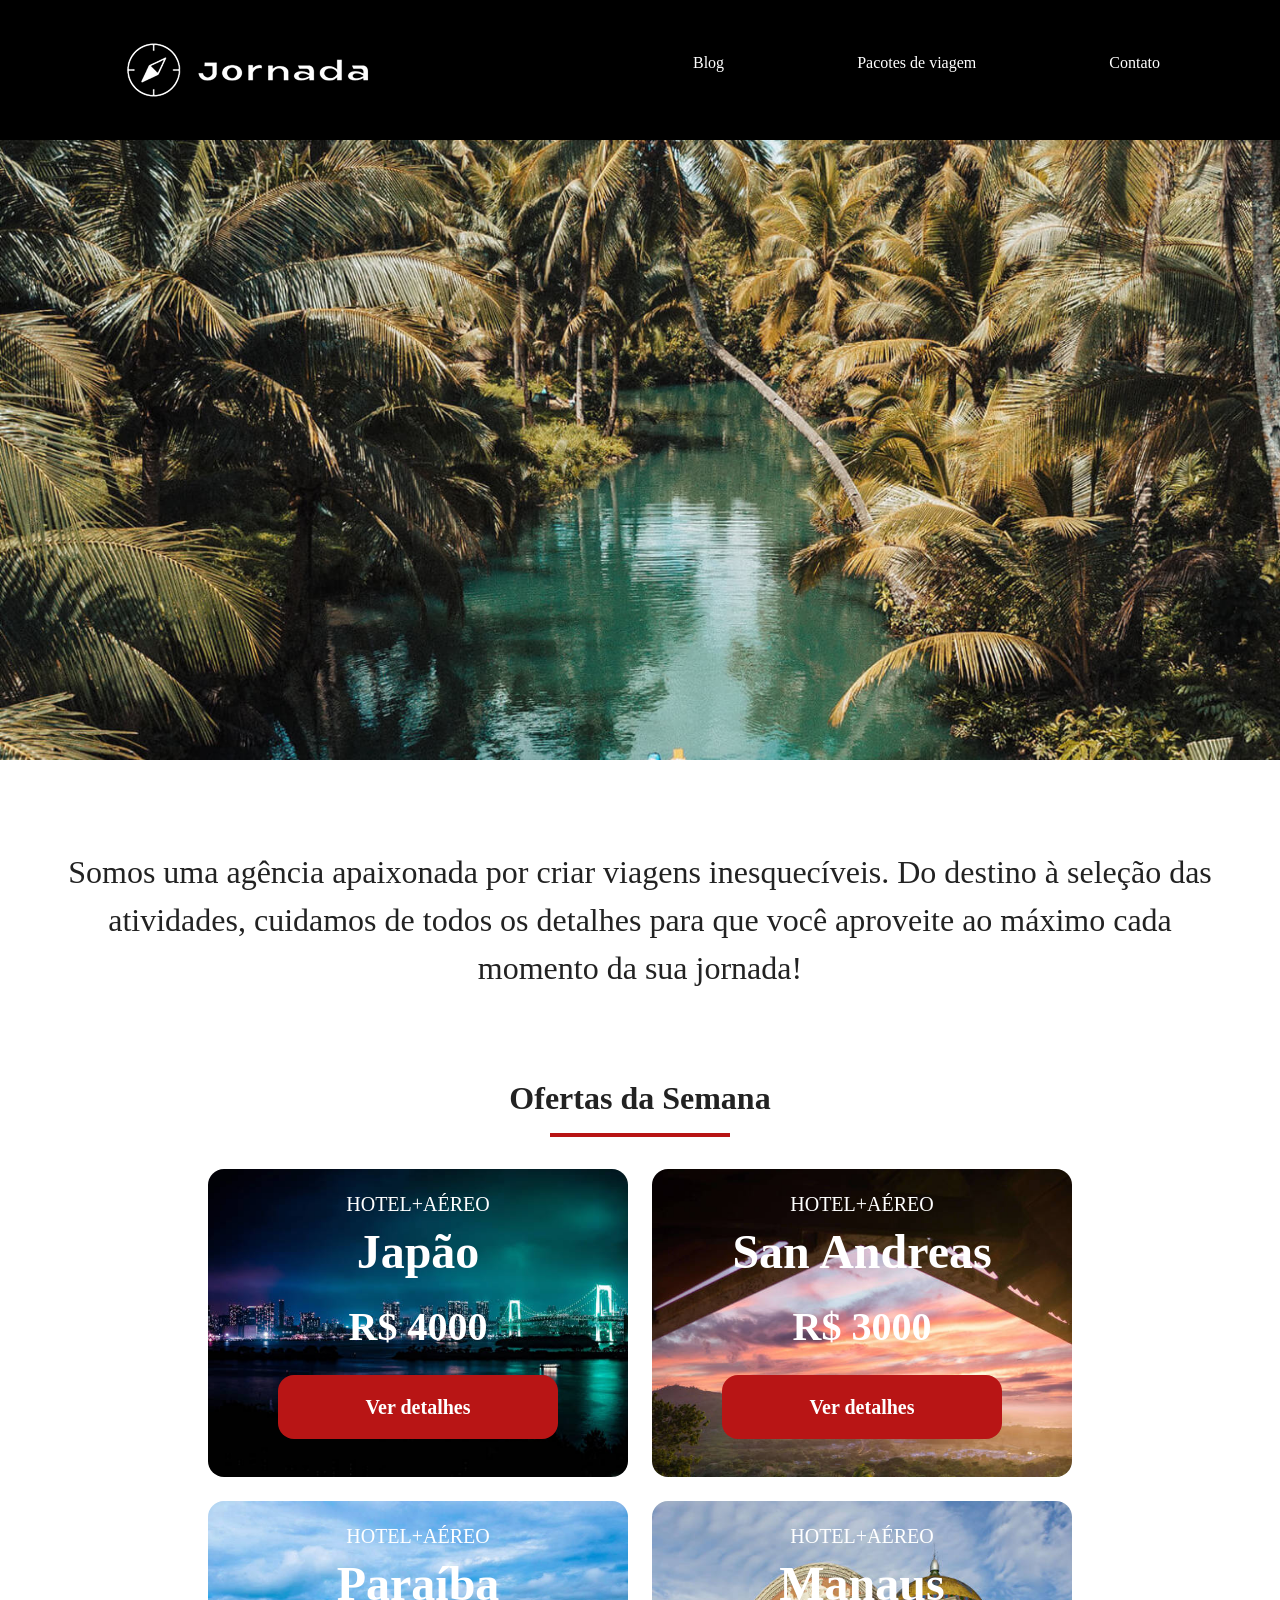
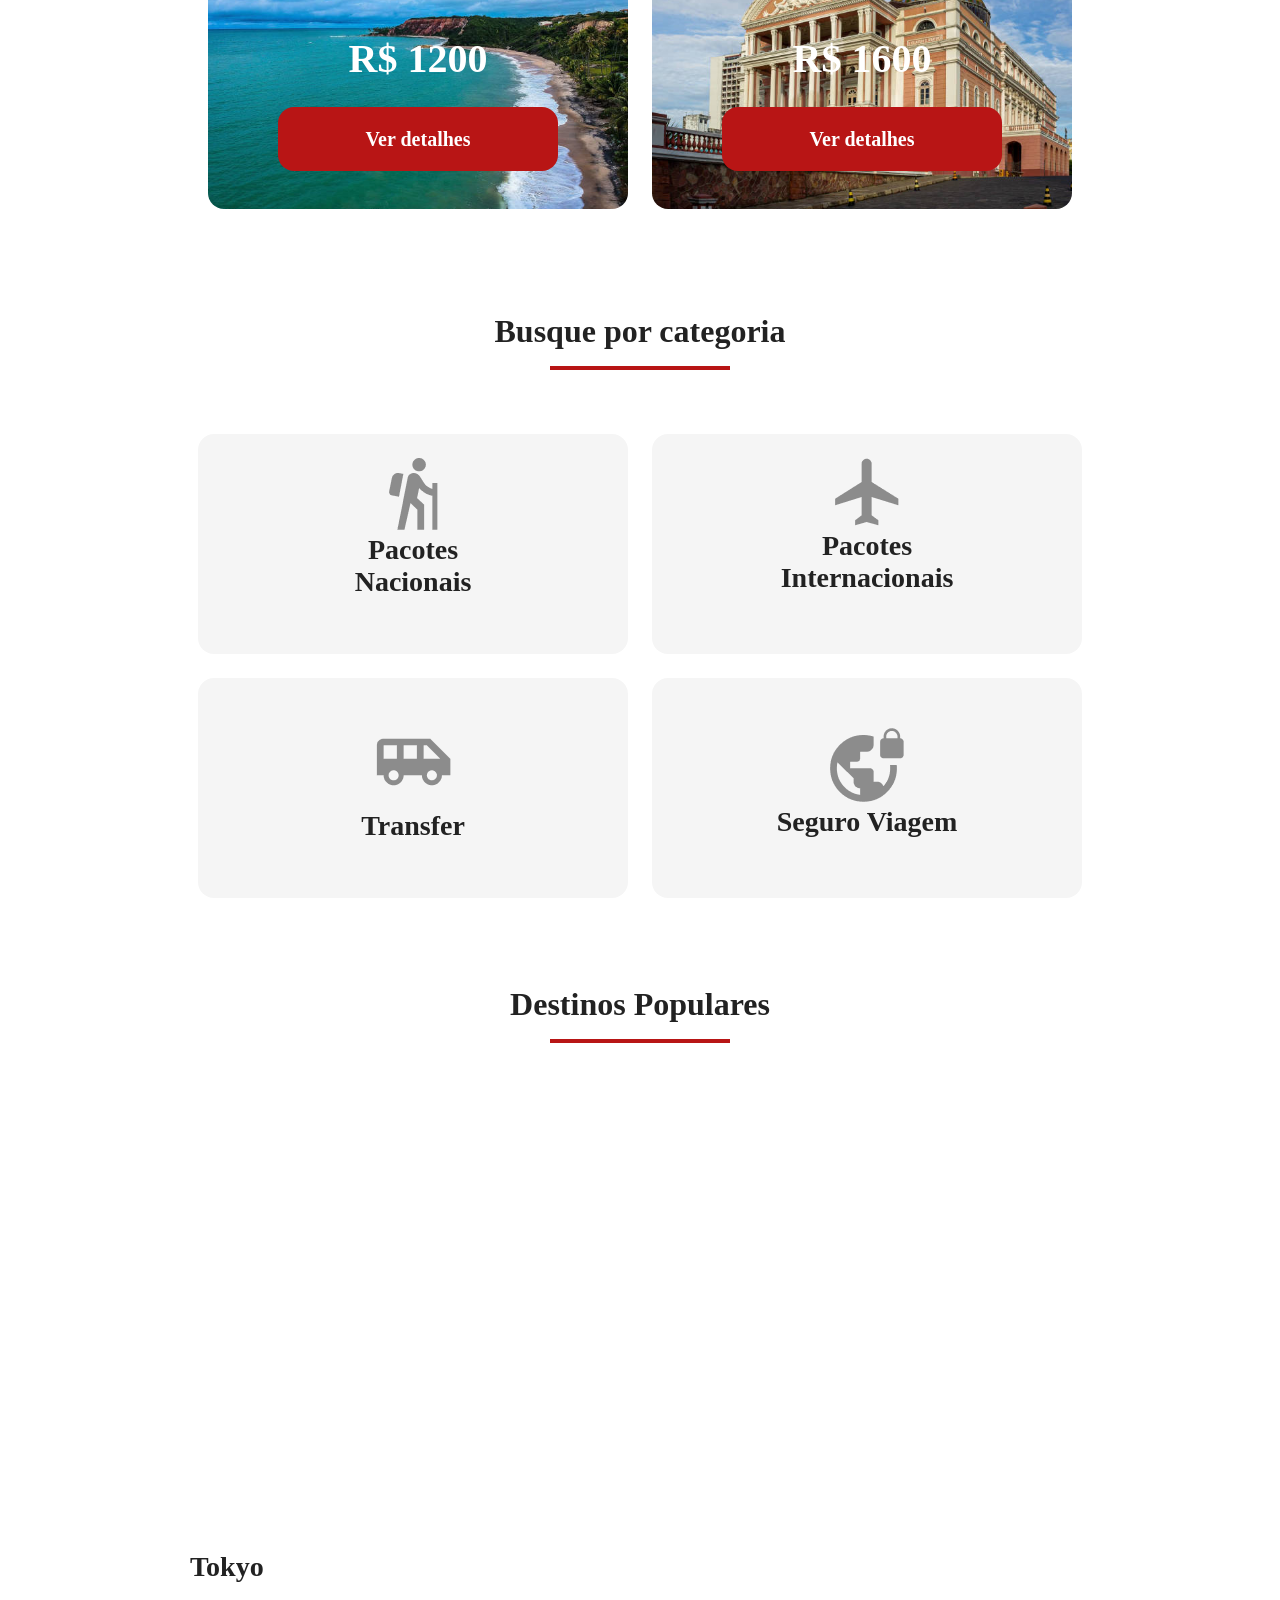
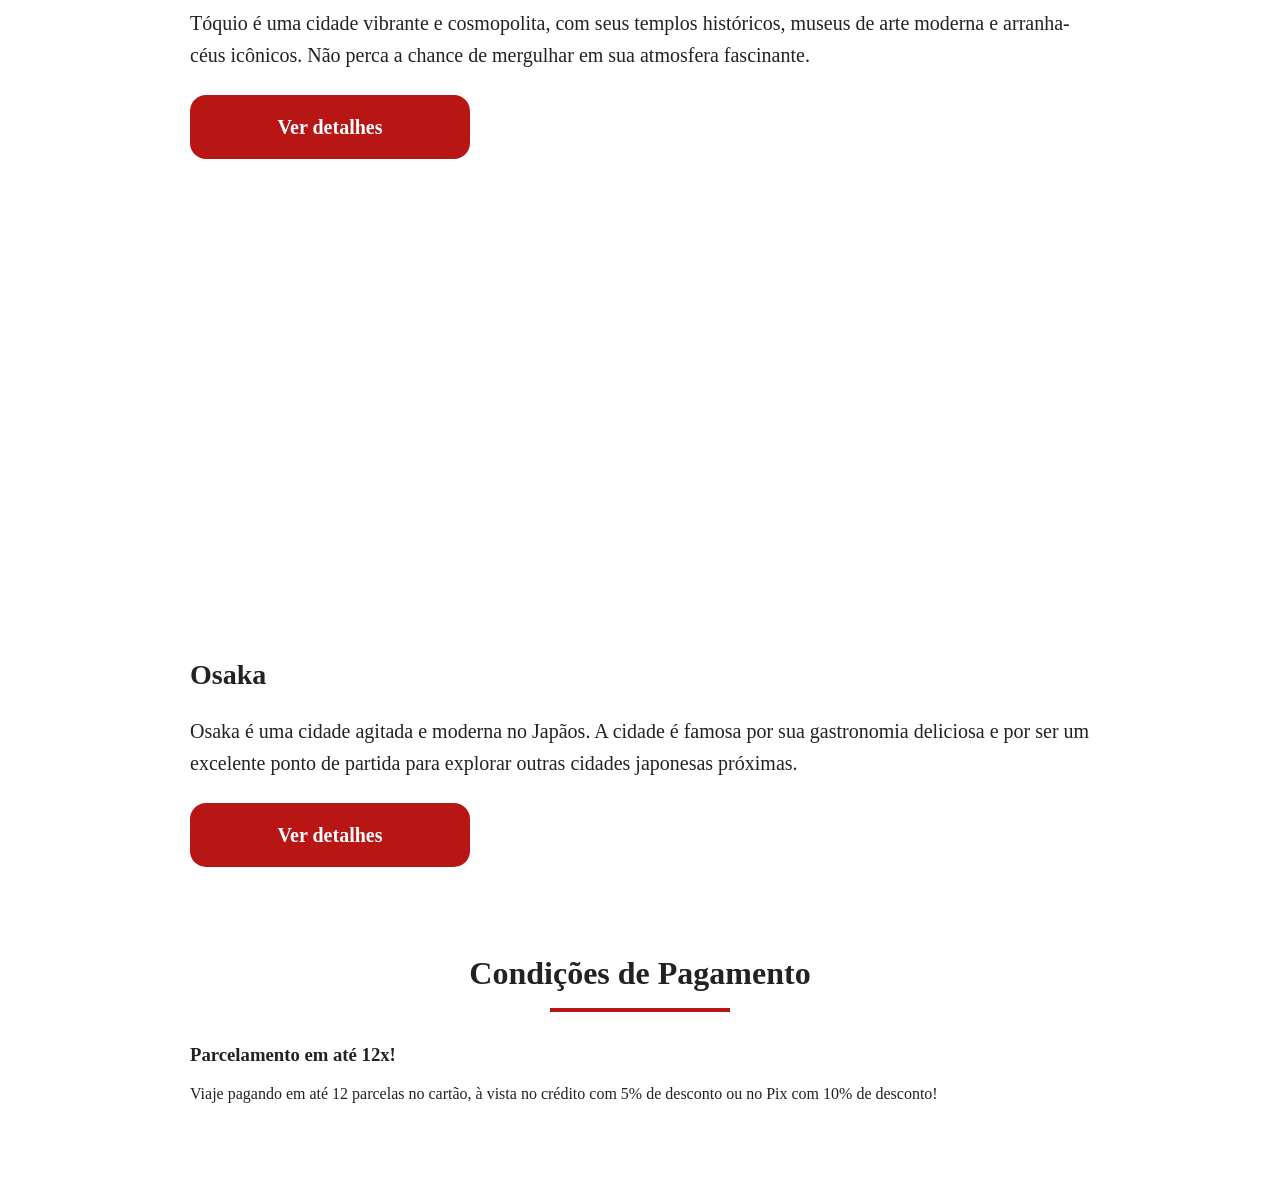
==== Jornada-viagens/index.html @ fd9c8d85 "Adiciona estrutura da sessao de pagamentos" ====
<!doctype html>
<html lang="pt-BR">
  <head>
    <meta charset="UTF-8" />
    <meta name="viewport" content="width=device-width, initial-scale=1.0" />
    <link rel="stylesheet" href="./css/style.css" />
    <title>Jornada Viagens</title>
  </head>
  <body>
    <header class="main-header">
      <a class="logo" href="index.html" title="voltar para a página inicial">
        <img class="img-mobile" src="img/bussola-jornada-branco.png" alt="Bussola do logo Jornada Viagens na cor branca"/>      
      <img class="img-desktop" src="img/bussola-texto-jornada-branco.png" alt="Logo jornada viagens na cor branca"/>
      </a>  
      <div class="navigation-menu">
        <label for="menu">
           <img src="img/menu.png" alt="menu">
        </label>
        <input type="checkbox" id="menu" hidden/>
      <nav>
        <ul class="list-links">
          <li><a href="blog.html" target="_blank" title="Acessar Blog">Blog</a></li>
          <li><a href="pacotes-de-viagens.html" target="_blank" title="Acessar Pacotes de viagem">Pacotes de viagem</a></li>
          <li><a href="contato.html" target="_blank" title="Acessar Contato">Contato</a></li>
        </ul>
      </nav>
      </div>
    </header>
    <section class="hero">
      <div class="hero-img"></div>
      <h2>Somos uma agência apaixonada por criar viagens inesquecíveis. Do destino à seleção das atividades, cuidamos de todos os detalhes para que você aproveite ao máximo cada momento da sua jornada!
      </h2>
    </section>
    <section class="offers">
      <div class="section-title">
        <h2>Ofertas da Semana</h2>
        <hr />
      </div>
      <div class="offers-cards">
         <article class="card japao">
          <header>
            <p>HOTEL+AÉREO</p>
            <h3>
              Japão <br />
              <span>R$ 4000</span>
            </h3>
          </header>
          <footer>
            <a href="#" class="button">Ver detalhes</a>
          </footer>
        </article>
         <article class="card san-andreas">
          <header>
            <p>HOTEL+AÉREO</p>
            <h3>
              San Andreas <br />
              <span>R$ 3000</span>
            </h3>
          </header>
          <footer>
            <a href="#" class="button">Ver detalhes</a>
          </footer>
        </article>
        <article class="card paraiba">
          <header>
            <p>HOTEL+AÉREO</p>
            <h3>
              Paraíba <br />
              <span>R$ 1200</span>
            </h3>
          </header>
          <footer>
            <a href="#" class="button">Ver detalhes</a>
          </footer>
        </article>
        <article class="card manaus">
          <header>
            <p>HOTEL+AÉREO</p>
            <h3>
              Manaus <br />
              <span>R$ 1600</span>
            </h3>
          </header>
          <footer>
            <a href="#" class="button">Ver detalhes</a>
          </footer>
        </article>
      </div>
    </section>
    <section class="categories">
      <div class="section-title">
        <h2>Busque por categoria</h2>
        <hr />
      </div>
      <div class="categories-cards">
        <a class="card" href="#" target="_blank" title="Busque pela categoria Pacotes Nacionais">
          <img src="img/icone-caminhada.png" alt="icone cinza representando uma pessoa fazendo tracking"/>
          <h3 class="content-title"> Pacotes<br />Nacionais</h3></a>

        <a class="card" href="#" target="_blank" title="Busque pela categoria Pacotes Internacionais">
          <img src="img/icone-aviao.png" alt="ícone cinza representando um avião"/>
          <h3 class="content-title">Pacotes<br />Internacionais</h3></a>
        <a class="card single-line transfer" href="#" target="_blank" title="Busque pela categoria Transfer">
          <img src="img/icone-onibus.png" alt="ícone cinza representando um ônibus"/>
          <h3 class="content-title">Transfer</h3></a>
         <a class="card single-line" href="#" target="_blank" title="Busque pela categoria Seguro Viagem">
          <img src="img/icone-planeta.png" alt="ícone cinza representando o planeta terra com um cadeado"/>
          <h3 class="content-title">Seguro Viagem</h3></a>
          </div>
          </section>
          <section class="destinations">
      <div class="section-title">
        <h2>Destinos Populares</h2>
        <hr />
      </div>
      <div class="destination-items">
        <article class="item tokyo">
          <header>
            <div class="img-item"></div>
            <h3 class="content-title">Tokyo</h3>
          </header>
          <p class="content-text">
            Tóquio é uma cidade vibrante e cosmopolita, com seus templos
            históricos, museus de arte moderna e arranha-céus icônicos. Não
            perca a chance de mergulhar em sua atmosfera fascinante.
          </p>
          <footer>
            <a href="#" class="button" target="_blank" title="Veja mais detalhes do destino Tokyo">Ver detalhes</a>
          </footer>
        </article>
        <article class="item osaka">
          <header>
            <div class="img-item"></div>
            <h3 class="content-title">Osaka</h3>
          </header>
          <p class="content-text">
            Osaka é uma cidade agitada e moderna no Japãos. A cidade é famosa
            por sua gastronomia deliciosa e por ser um excelente ponto de
            partida para explorar outras cidades japonesas próximas.
          </p>
          <footer>
            <a href="#" class="button" target="_blank" title="Veja mais detalhes do destino Osaka">Ver detalhes</a>
          </footer>
        </article>
      </div>
    </section>
    <section class="payments">
      <div class="section-title">
        <h2>Condições de Pagamento</h2>
        <hr />
      </div>
      <div class="textcontent">
        <h3>Parcelamento em até 12x!</h3>
        <p>Viaje pagando em até 12 parcelas no cartão, à vista no crédito com 5% de desconto ou no Pix com 10% de desconto!</p>
        <div class="image-content">
          <din class="image bag"></din>
          <din class="image passport"></din>
          <din class="image people"></din>
        </div>
      </div>
    </section>
  </body>
</html>
---- Jornada-viagens/css/style.css ----
@import url(global.css);
@import url(header.css);
@import url(hero.css);
@import url(offers.css);
@import url(categories.css);
@import url(destinations.css);
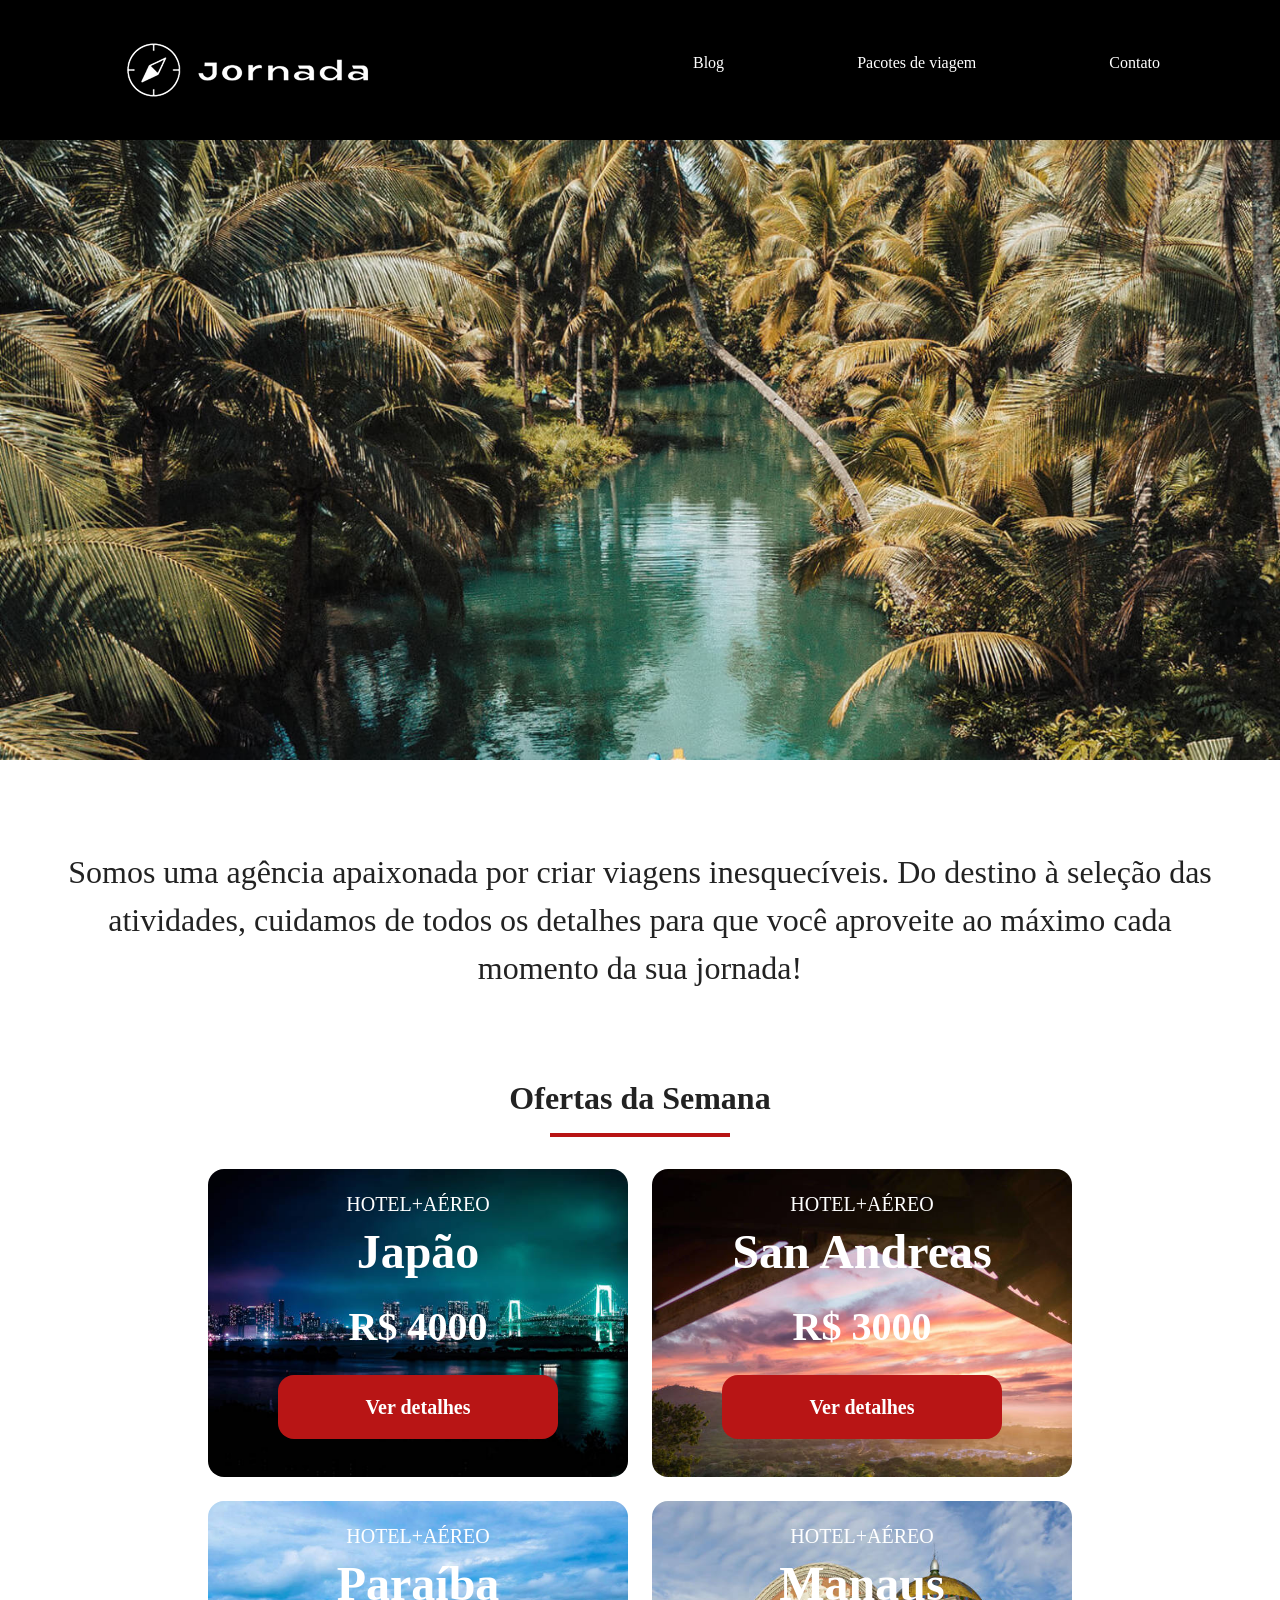
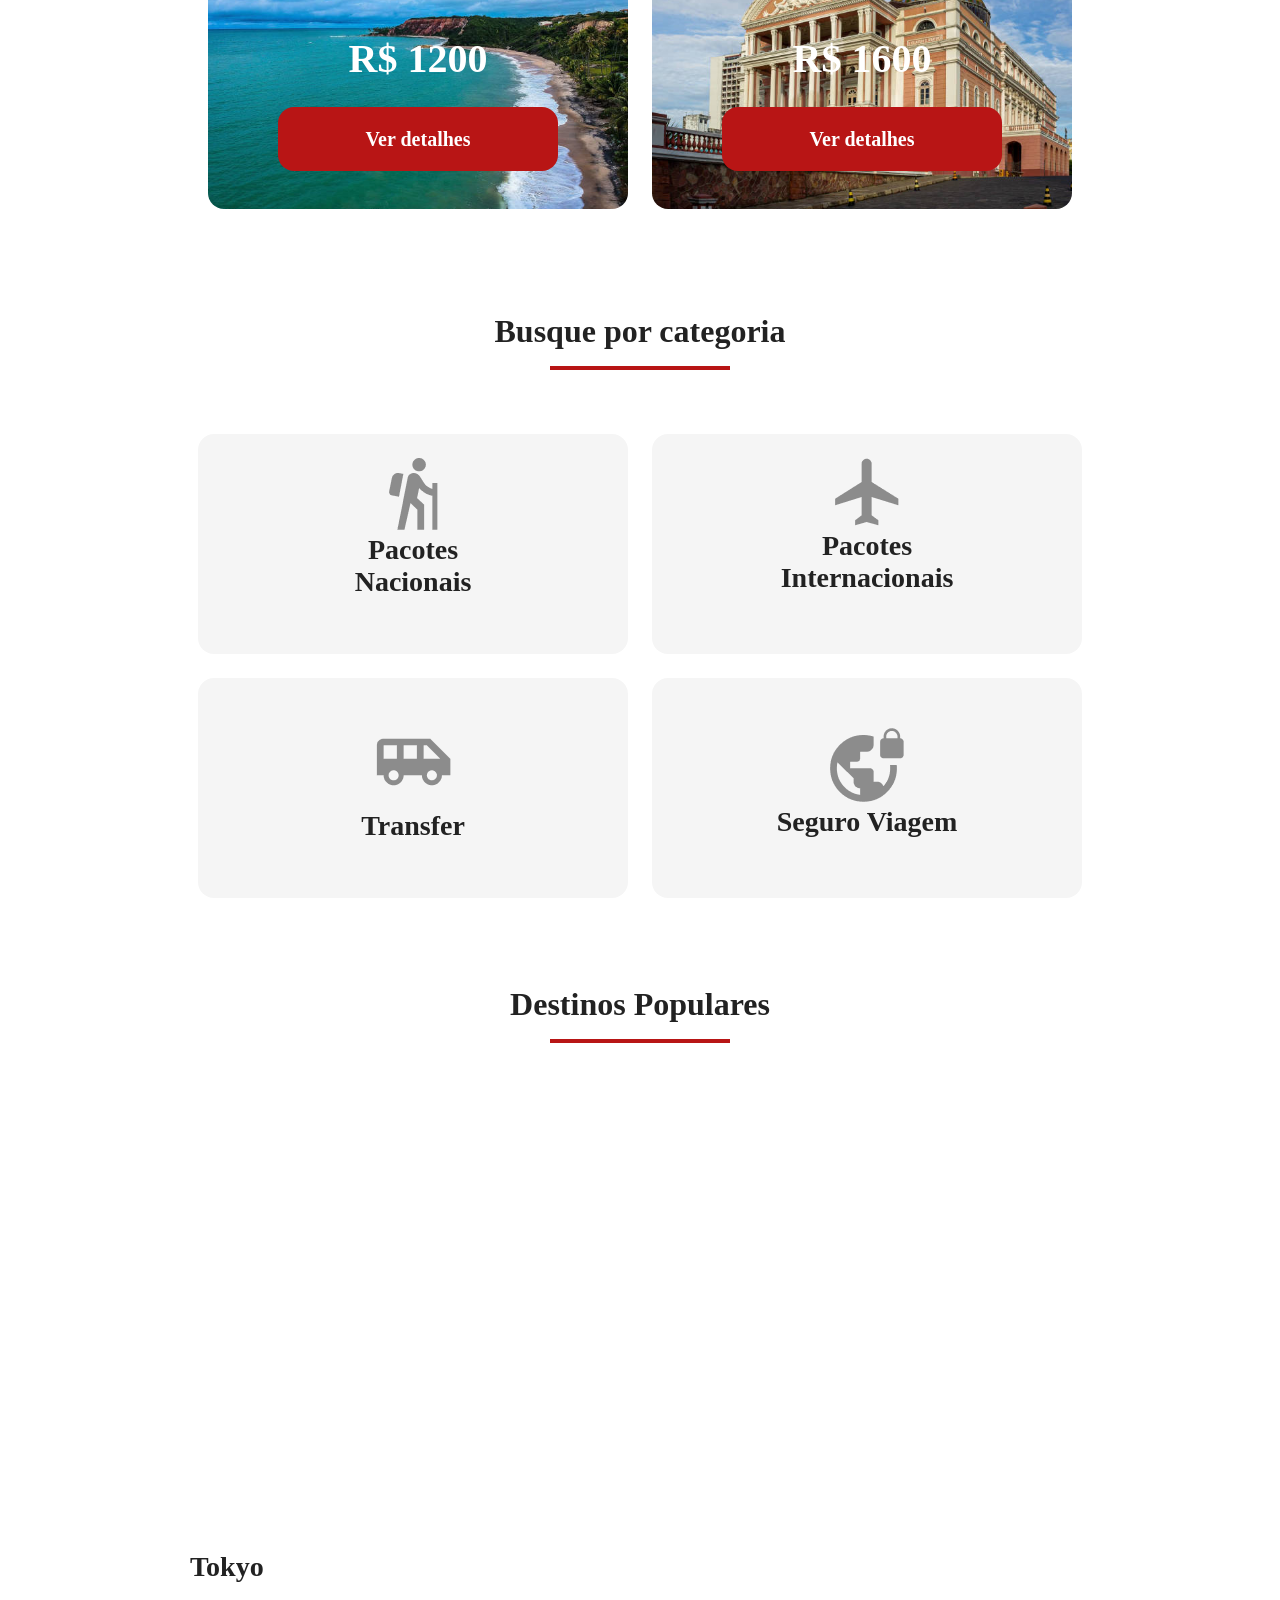
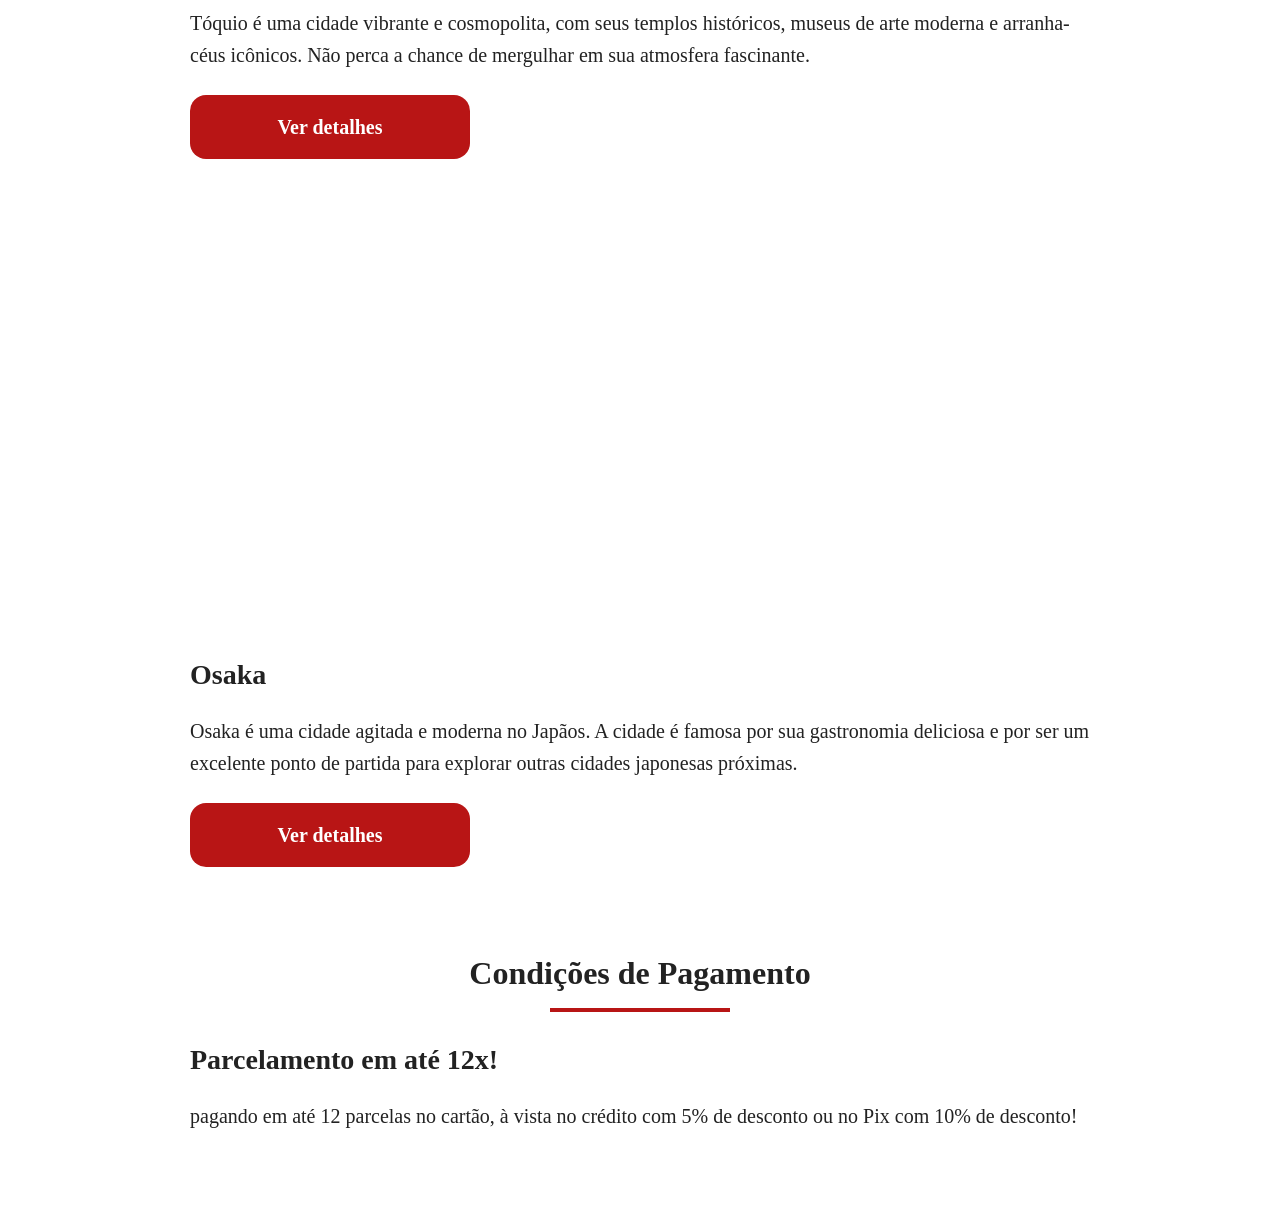
==== commit 47a0de2b: "Reutiliza estilos de textos" ====
--- a/Jornada-viagens/index.html
+++ b/Jornada-viagens/index.html
@@ -117,7 +117,7 @@
         <article class="item tokyo">
           <header>
             <div class="img-item"></div>
-            <h3 class="content-title">Tokyo</h3>
+            <h4 class="content-title">Tokyo</h4>
           </header>
           <p class="content-text">
             Tóquio é uma cidade vibrante e cosmopolita, com seus templos
@@ -131,7 +131,7 @@
         <article class="item osaka">
           <header>
             <div class="img-item"></div>
-            <h3 class="content-title">Osaka</h3>
+            <h4 class="content-title">Osaka</h4>
           </header>
           <p class="content-text">
             Osaka é uma cidade agitada e moderna no Japãos. A cidade é famosa
@@ -150,8 +150,8 @@
         <hr />
       </div>
       <div class="textcontent">
-        <h3>Parcelamento em até 12x!</h3>
-        <p>Viaje pagando em até 12 parcelas no cartão, à vista no crédito com 5% de desconto ou no Pix com 10% de desconto!</p>
+        <h3 class="content-title">Parcelamento em até 12x!</h3>
+        <p class="content-text"> pagando em até 12 parcelas no cartão, à vista no crédito com 5% de desconto ou no Pix com 10% de desconto!</p>
         <div class="image-content">
           <din class="image bag"></din>
           <din class="image passport"></din>
--- a/Jornada-viagens/css/style.css
+++ b/Jornada-viagens/css/style.css
@@ -3,4 +3,5 @@
 @import url(hero.css);
 @import url(offers.css);
 @import url(categories.css);
-@import url(destinations.css);+@import url(destinations.css);
+@import url(payments.css);
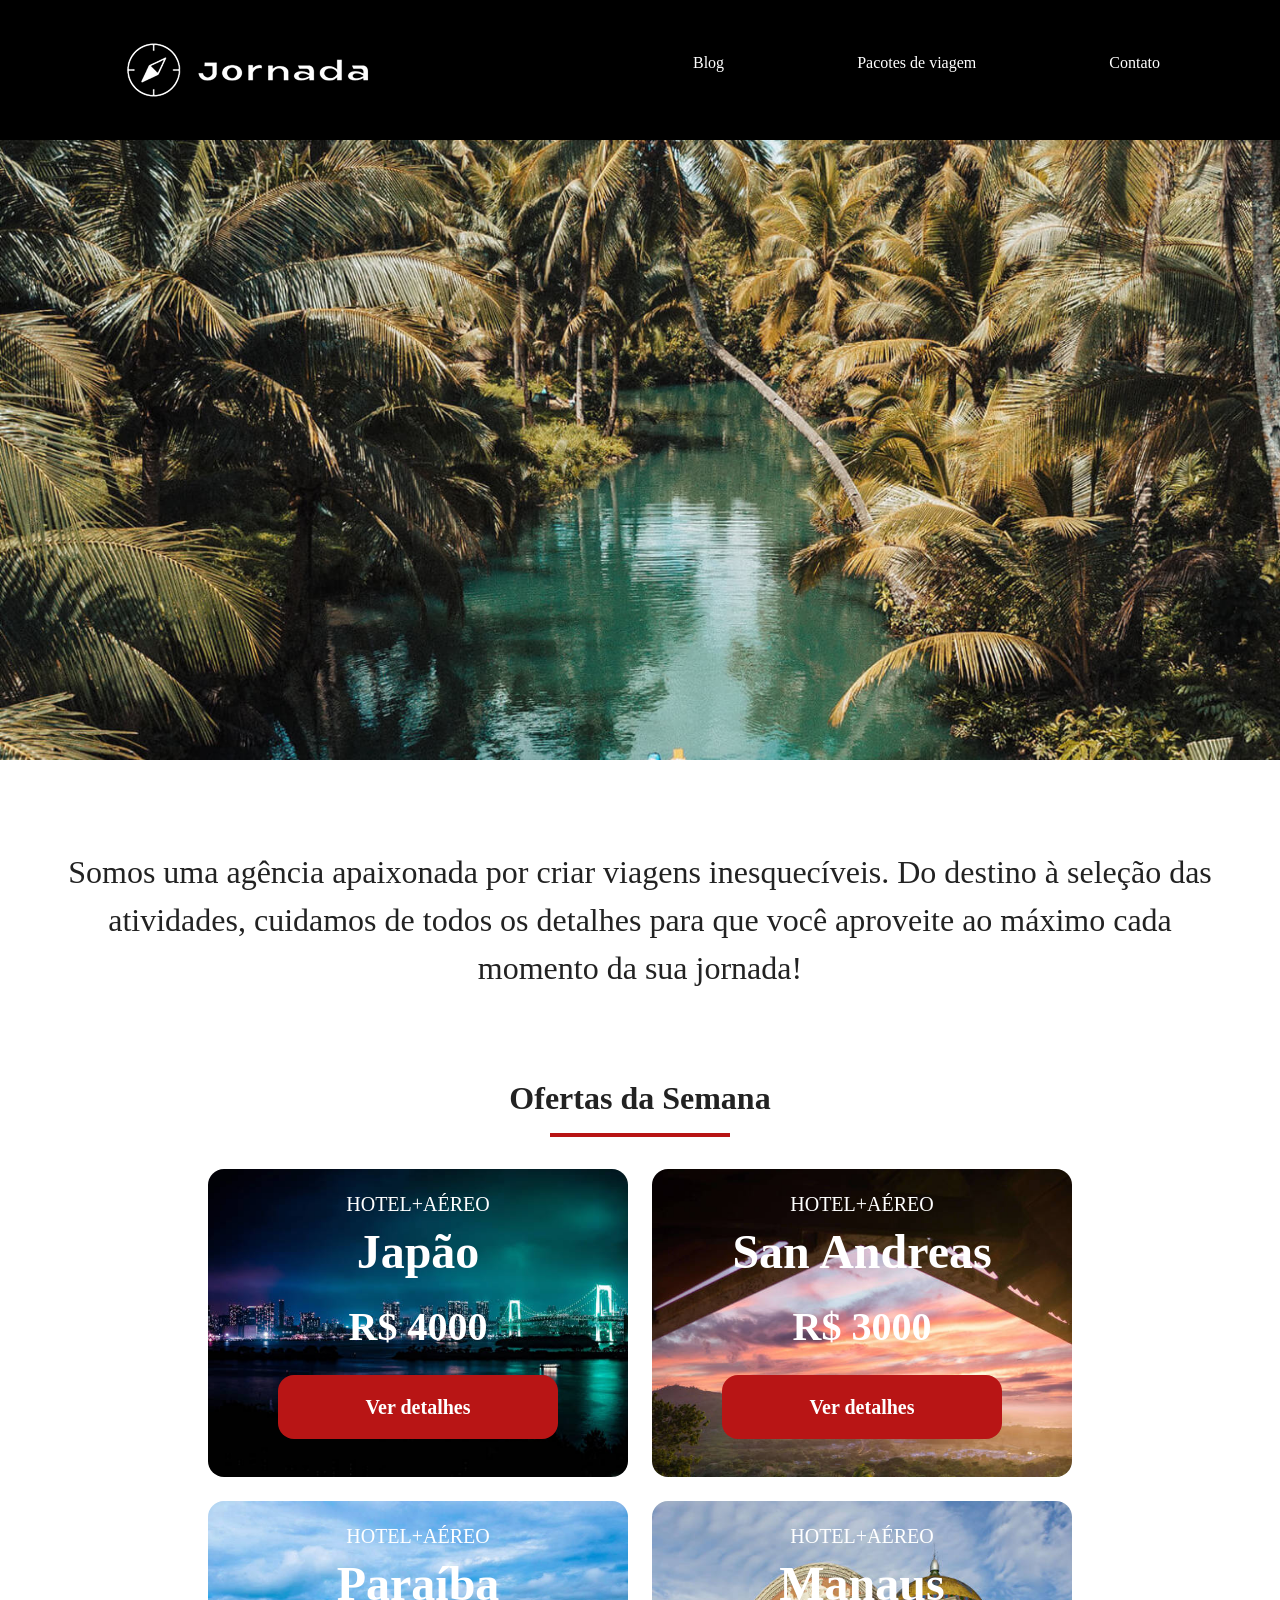
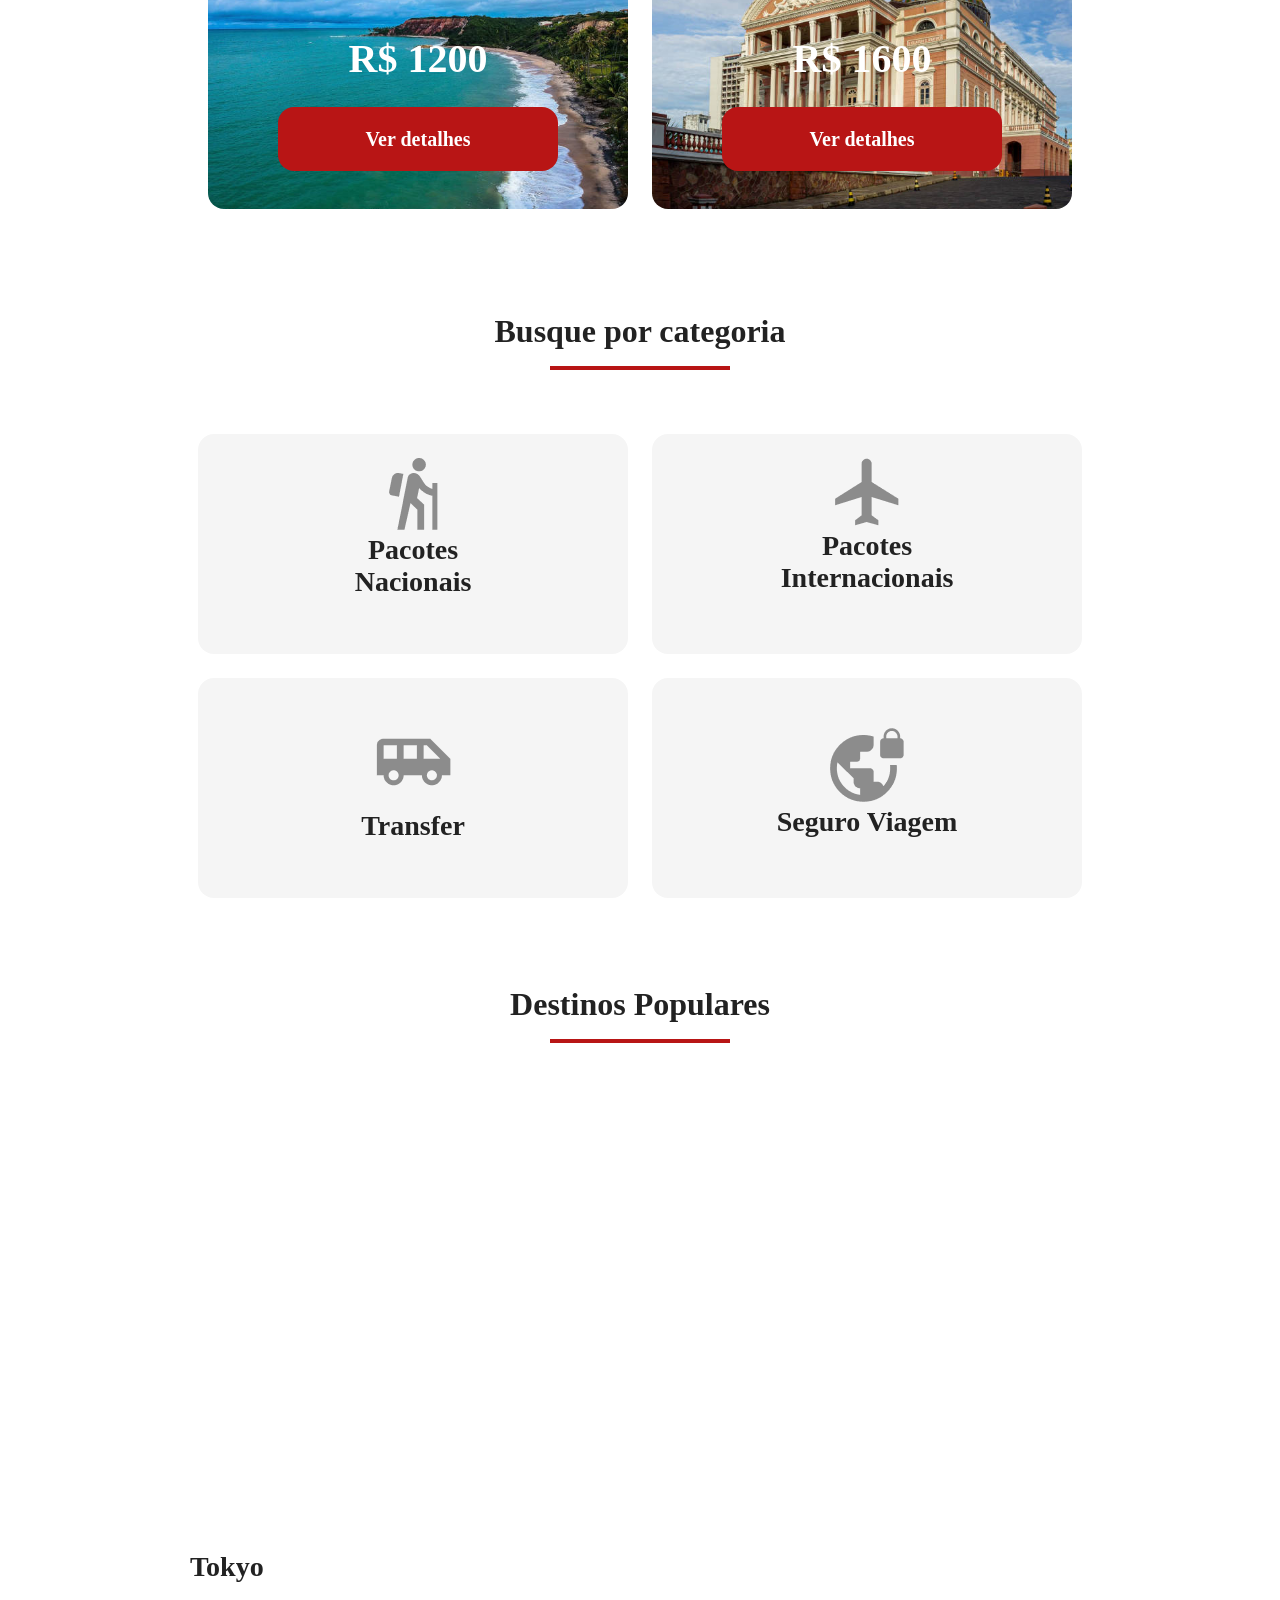
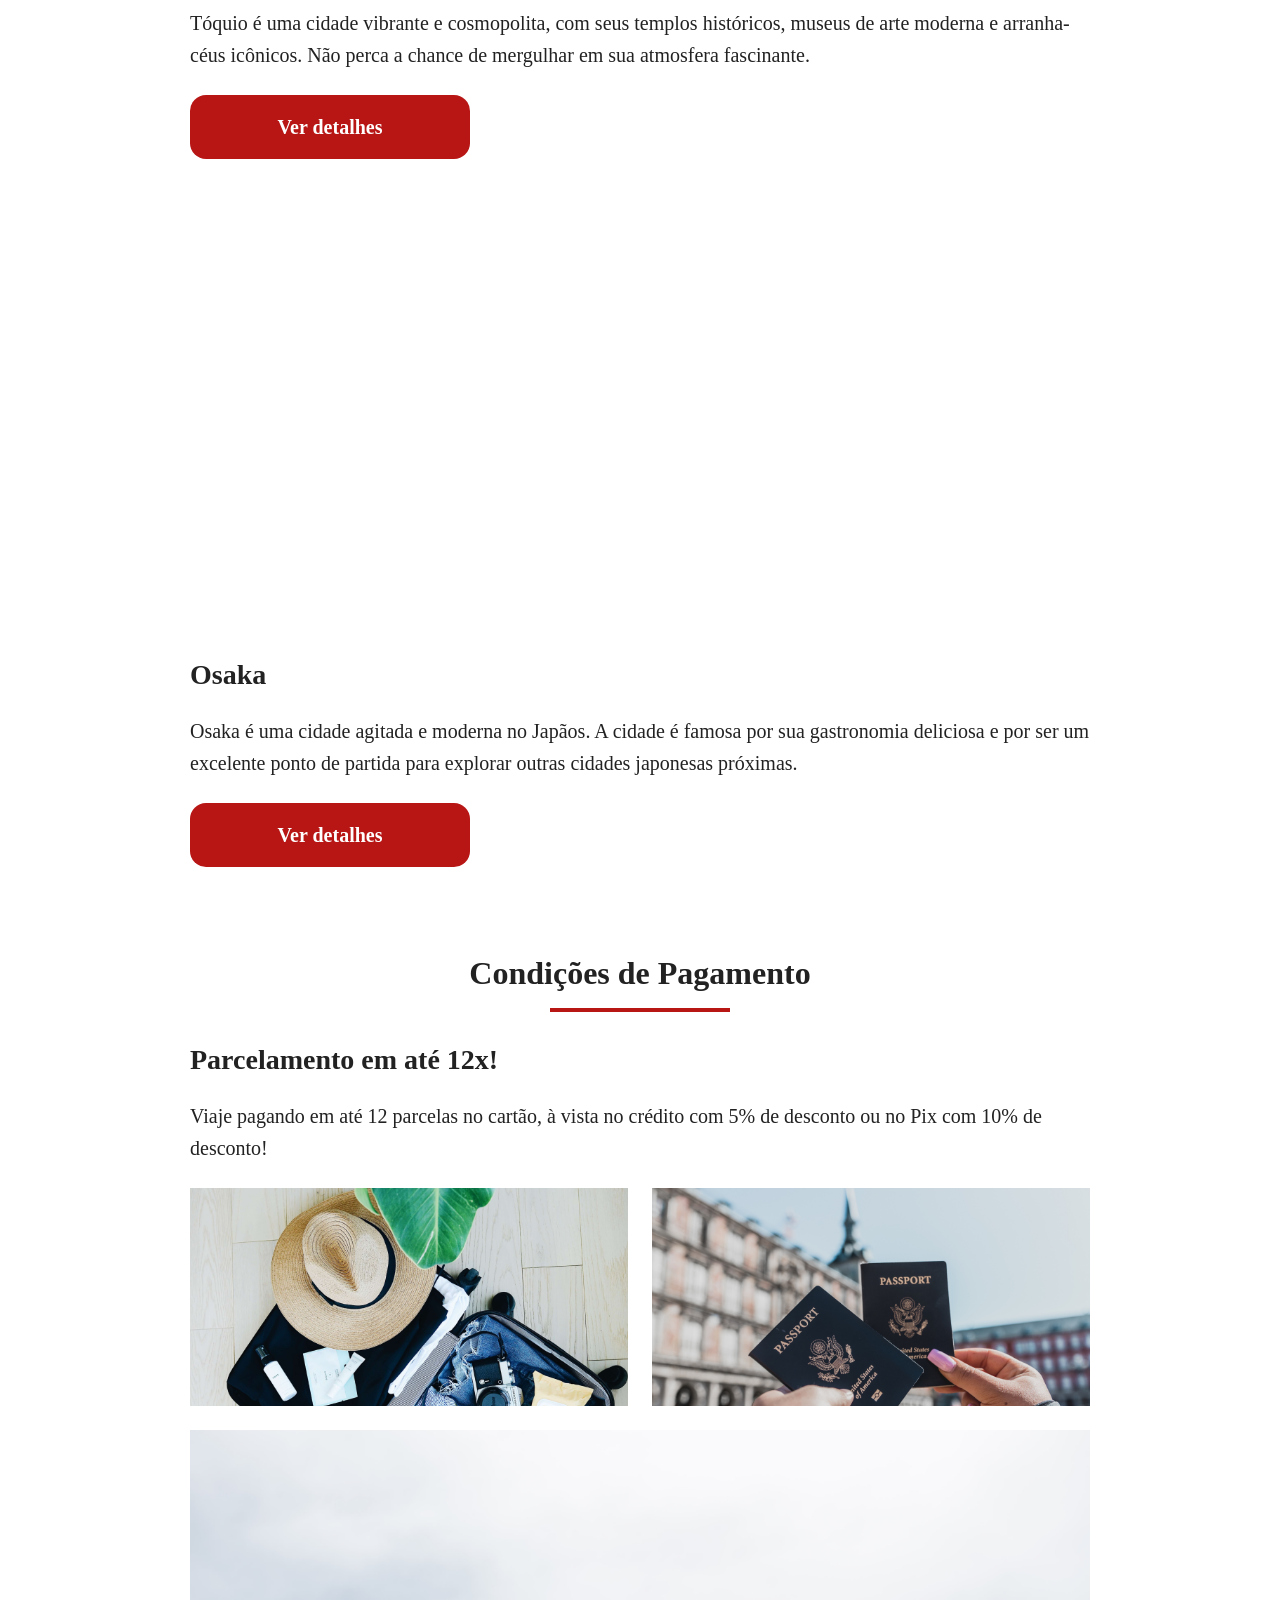
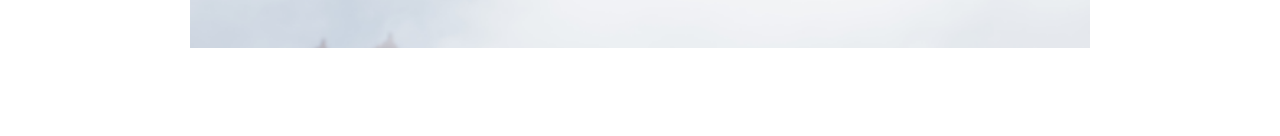
==== commit 2550c401: "Adicionado as funcoes grid" ====
--- a/Jornada-viagens/index.html
+++ b/Jornada-viagens/index.html
@@ -149,14 +149,15 @@
         <h2>Condições de Pagamento</h2>
         <hr />
       </div>
-      <div class="textcontent">
+      <div class="content-container">
+      <div class="text-content">
         <h3 class="content-title">Parcelamento em até 12x!</h3>
-        <p class="content-text"> pagando em até 12 parcelas no cartão, à vista no crédito com 5% de desconto ou no Pix com 10% de desconto!</p>
-        <div class="image-content">
-          <din class="image bag"></din>
-          <din class="image passport"></din>
-          <din class="image people"></din>
-        </div>
+        <p class="content-text"> Viaje pagando em até 12 parcelas no cartão, à vista no crédito com 5% de desconto ou no Pix com 10% de desconto!</p>
+      </div>
+        <div class="image-gallery">
+          <div class="image first"></div>
+          <div class="image second"></div>
+          <div class="image thirdy colspan-2"></div>
       </div>
     </section>
   </body>
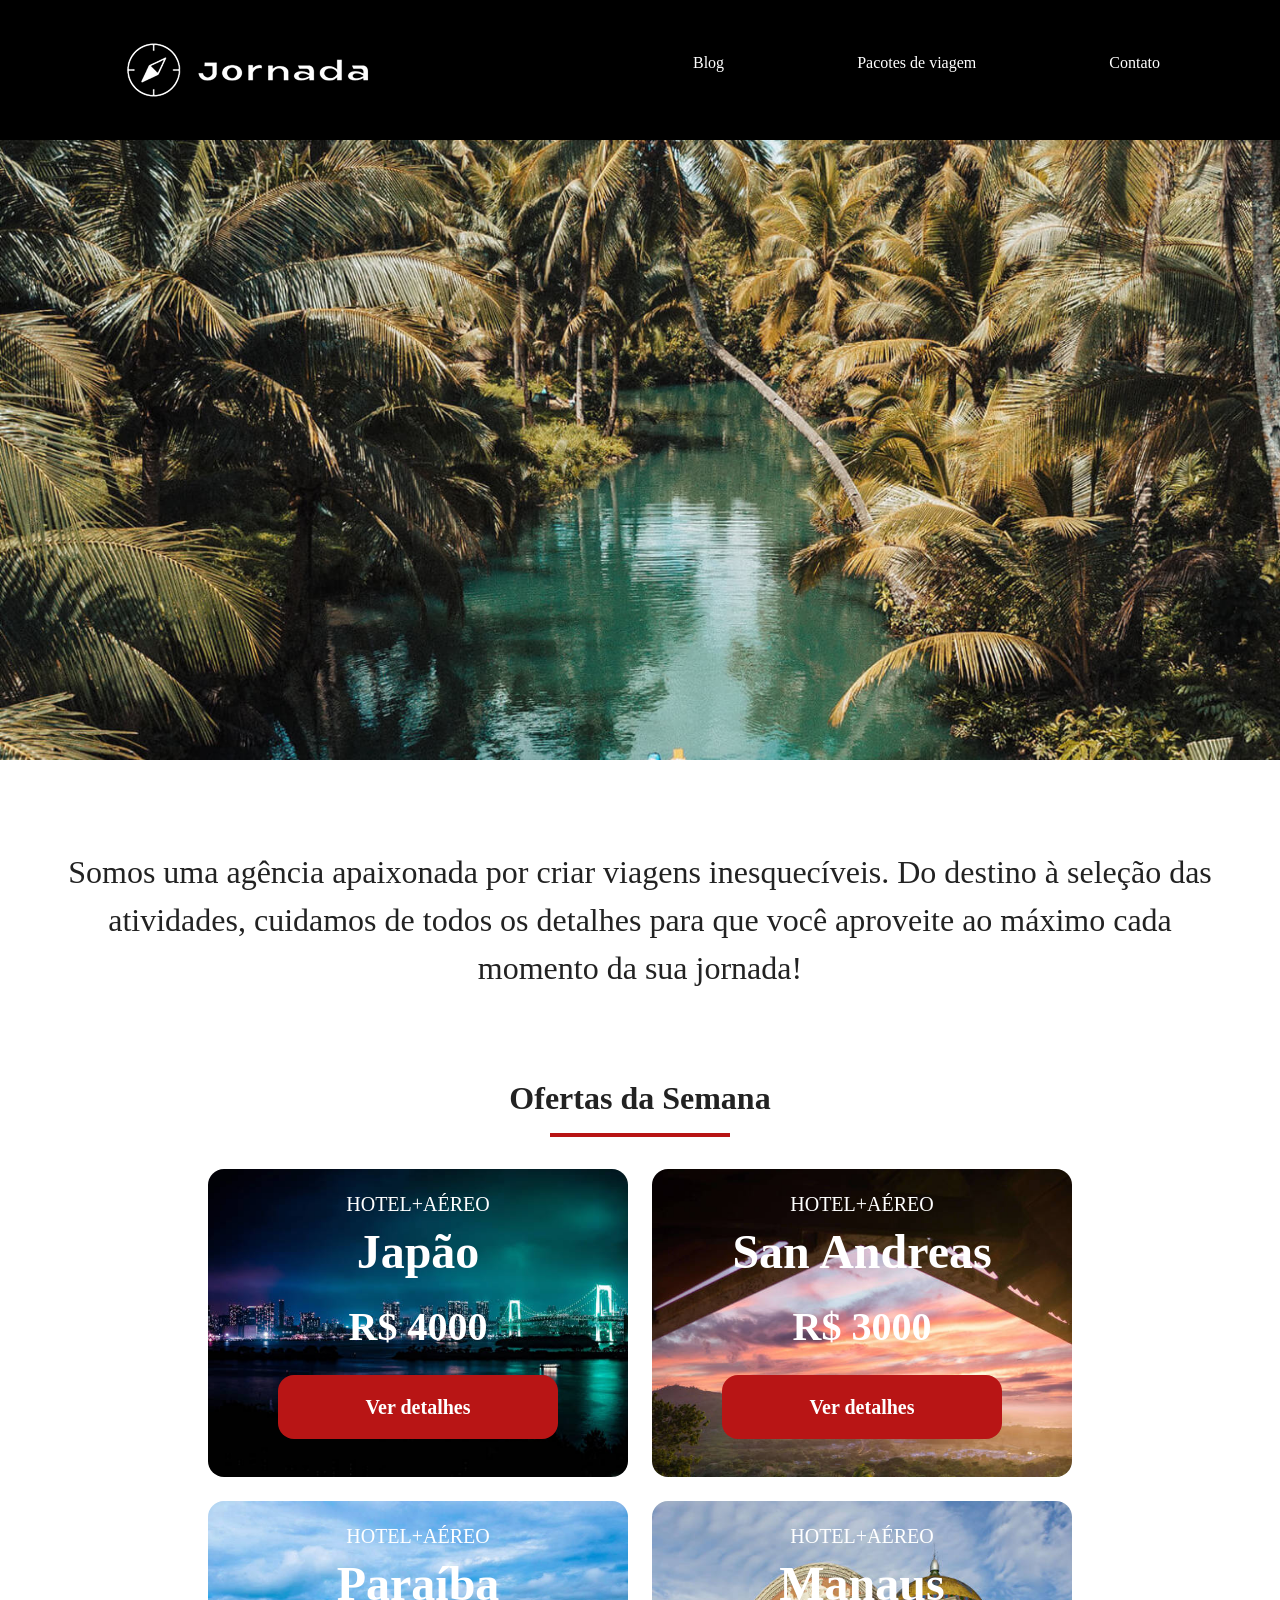
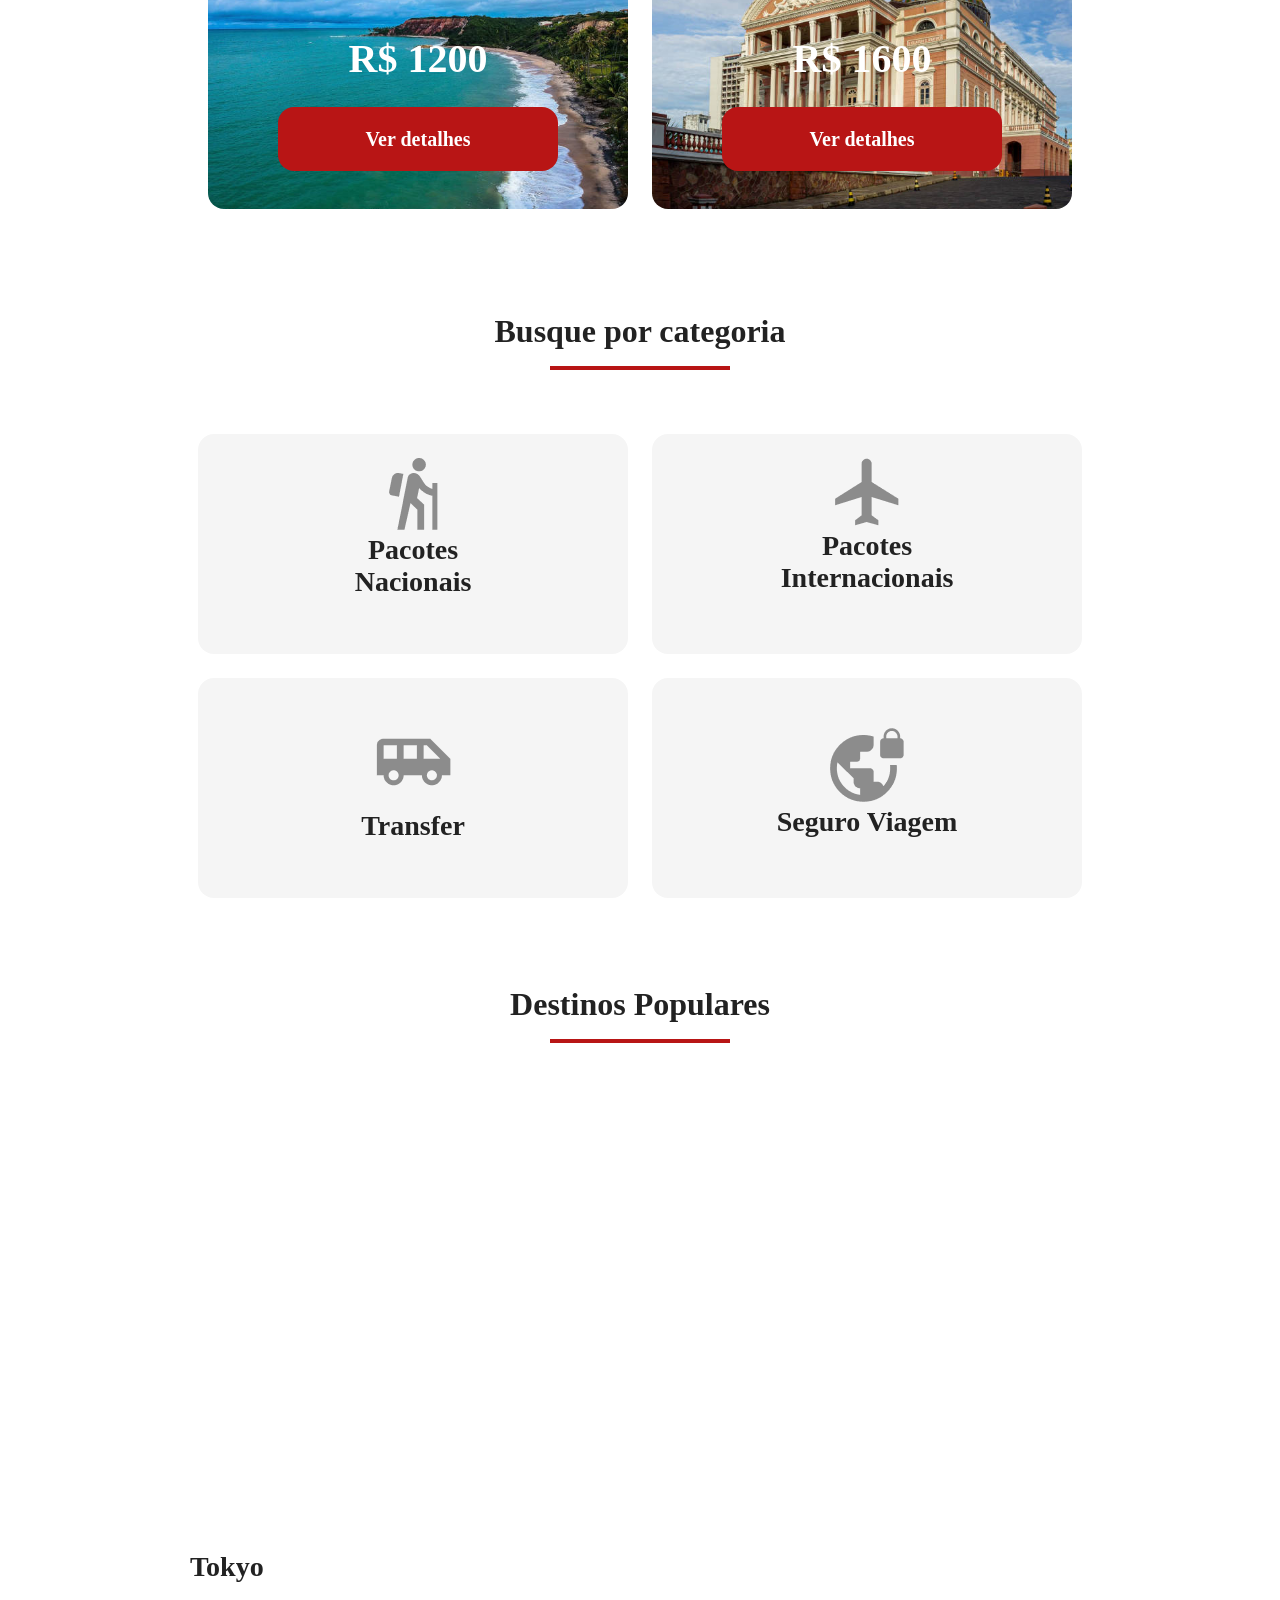
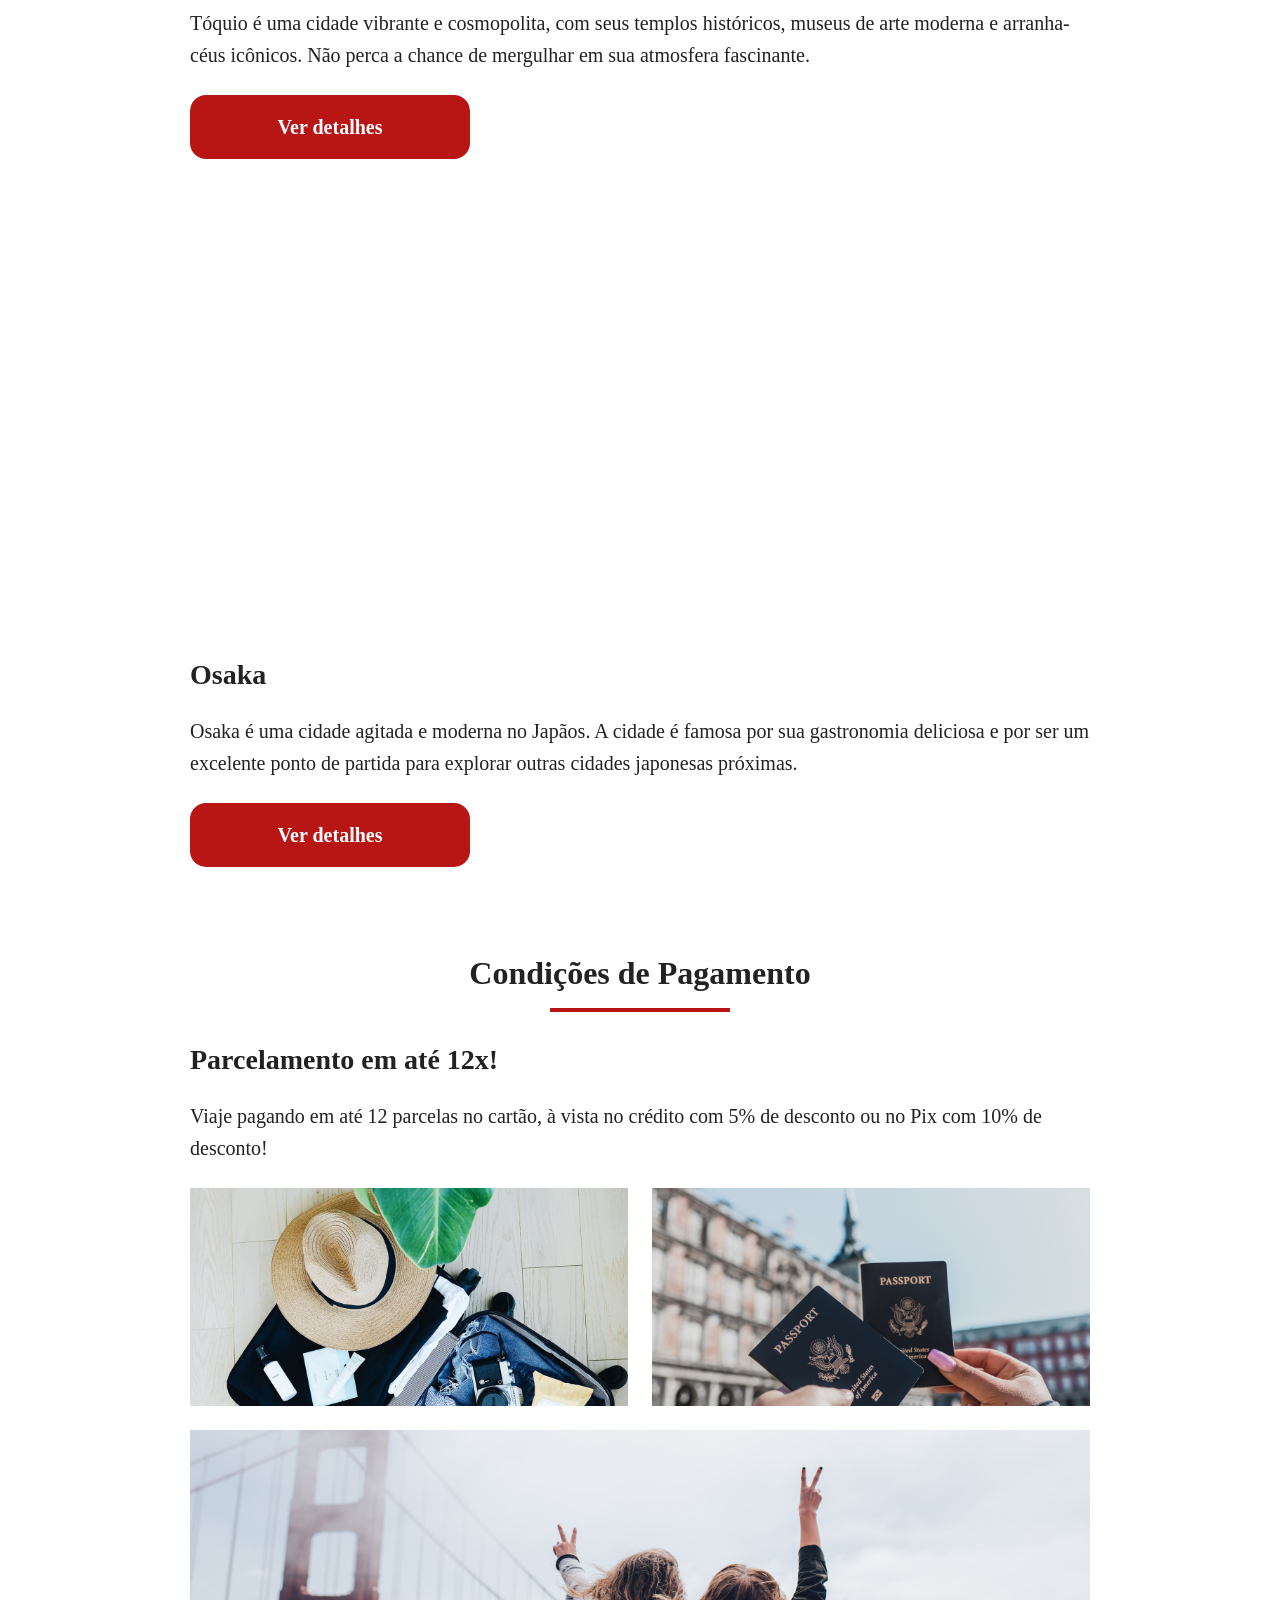
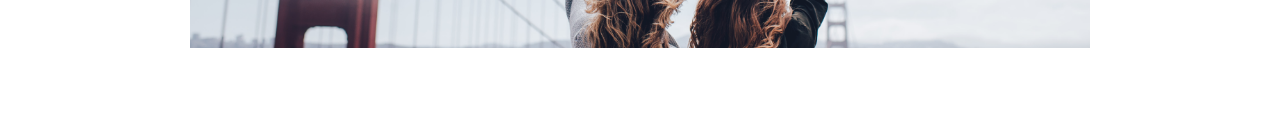
==== commit 6910c6c3: "Corige bugs na galeria de pagamentos" ====
--- a/Jornada-viagens/index.html
+++ b/Jornada-viagens/index.html
@@ -144,20 +144,25 @@
         </article>
       </div>
     </section>
+     </section>
     <section class="payments">
       <div class="section-title">
         <h2>Condições de Pagamento</h2>
         <hr />
       </div>
       <div class="content-container">
-      <div class="text-content">
-        <h3 class="content-title">Parcelamento em até 12x!</h3>
-        <p class="content-text"> Viaje pagando em até 12 parcelas no cartão, à vista no crédito com 5% de desconto ou no Pix com 10% de desconto!</p>
-      </div>
+        <div class="text-content">
+          <h3 class="content-title">Parcelamento em até 12x!</h3>
+          <p class="content-text">
+            Viaje pagando em até 12 parcelas no cartão, à vista no crédito com
+            5% de desconto ou no Pix com 10% de desconto!
+          </p>
+        </div>
         <div class="image-gallery">
           <div class="image first"></div>
           <div class="image second"></div>
           <div class="image thirdy colspan-2"></div>
+        </div>
       </div>
     </section>
   </body>
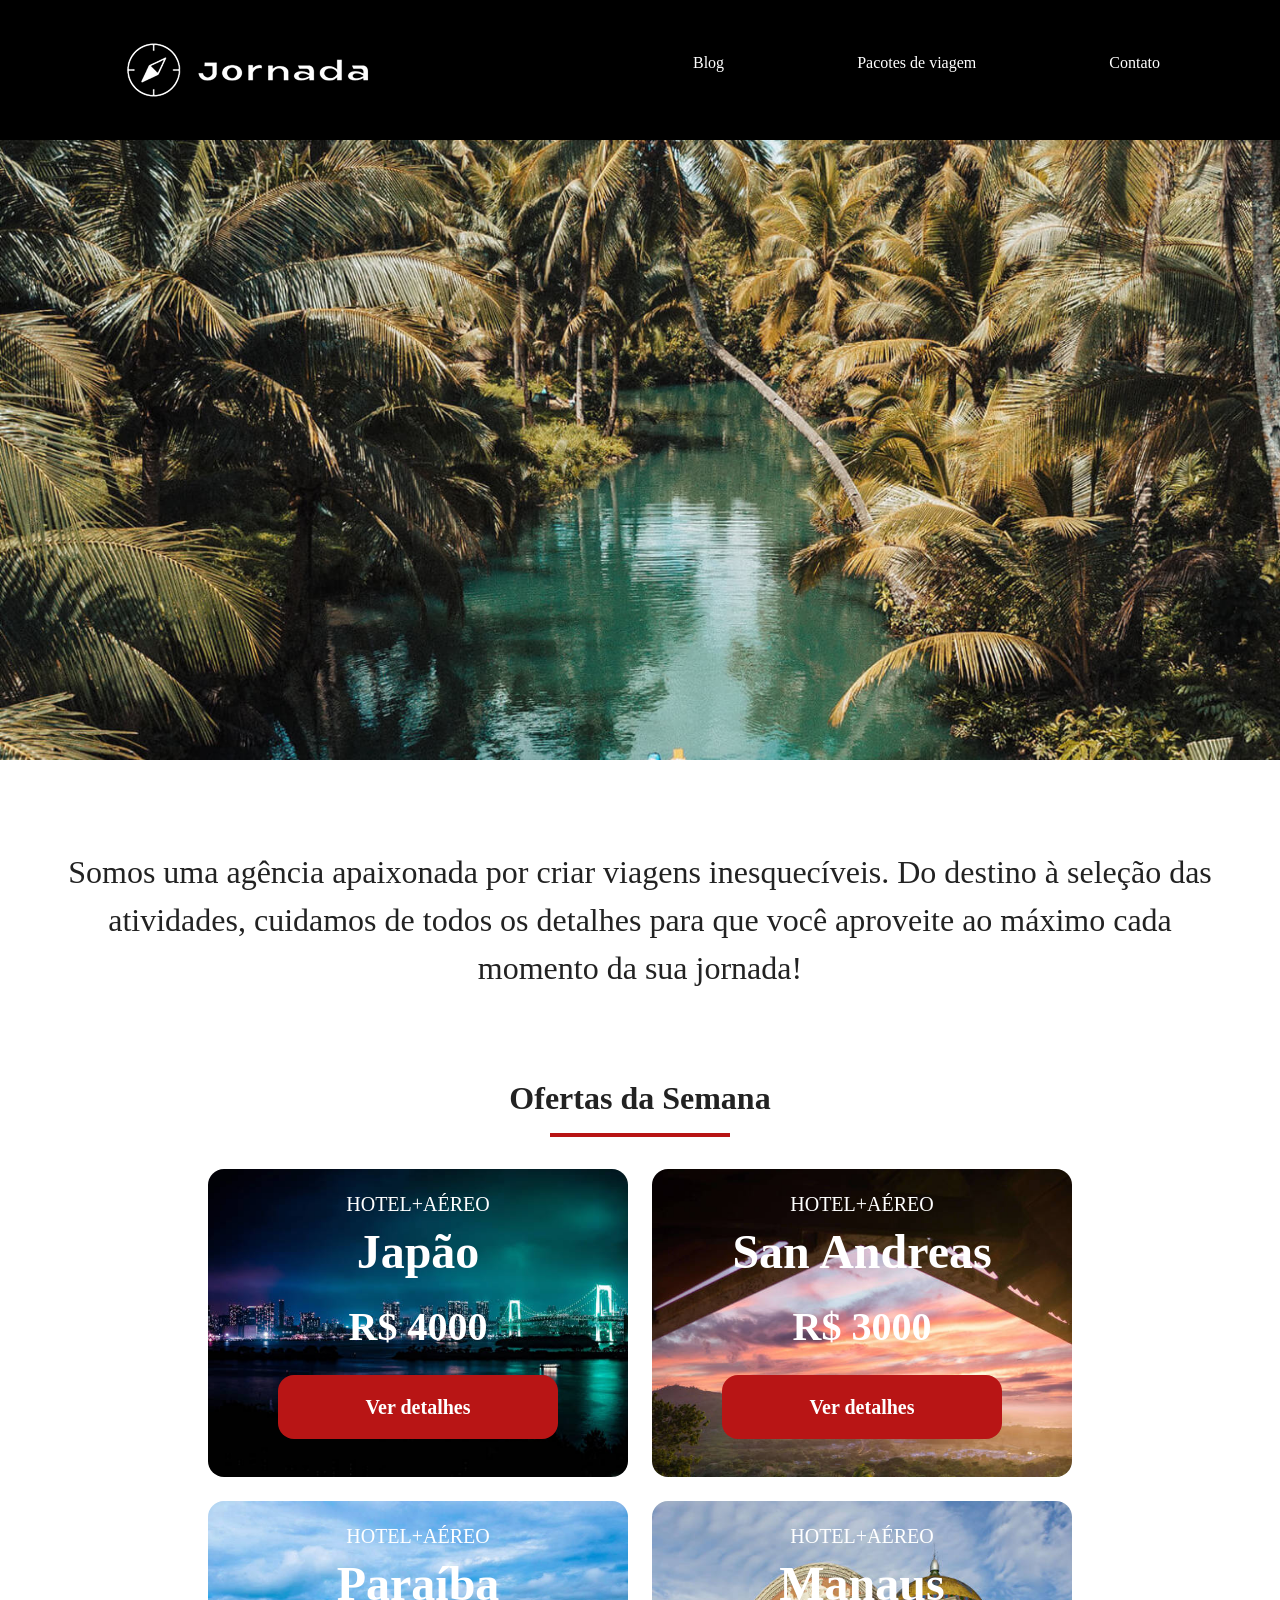
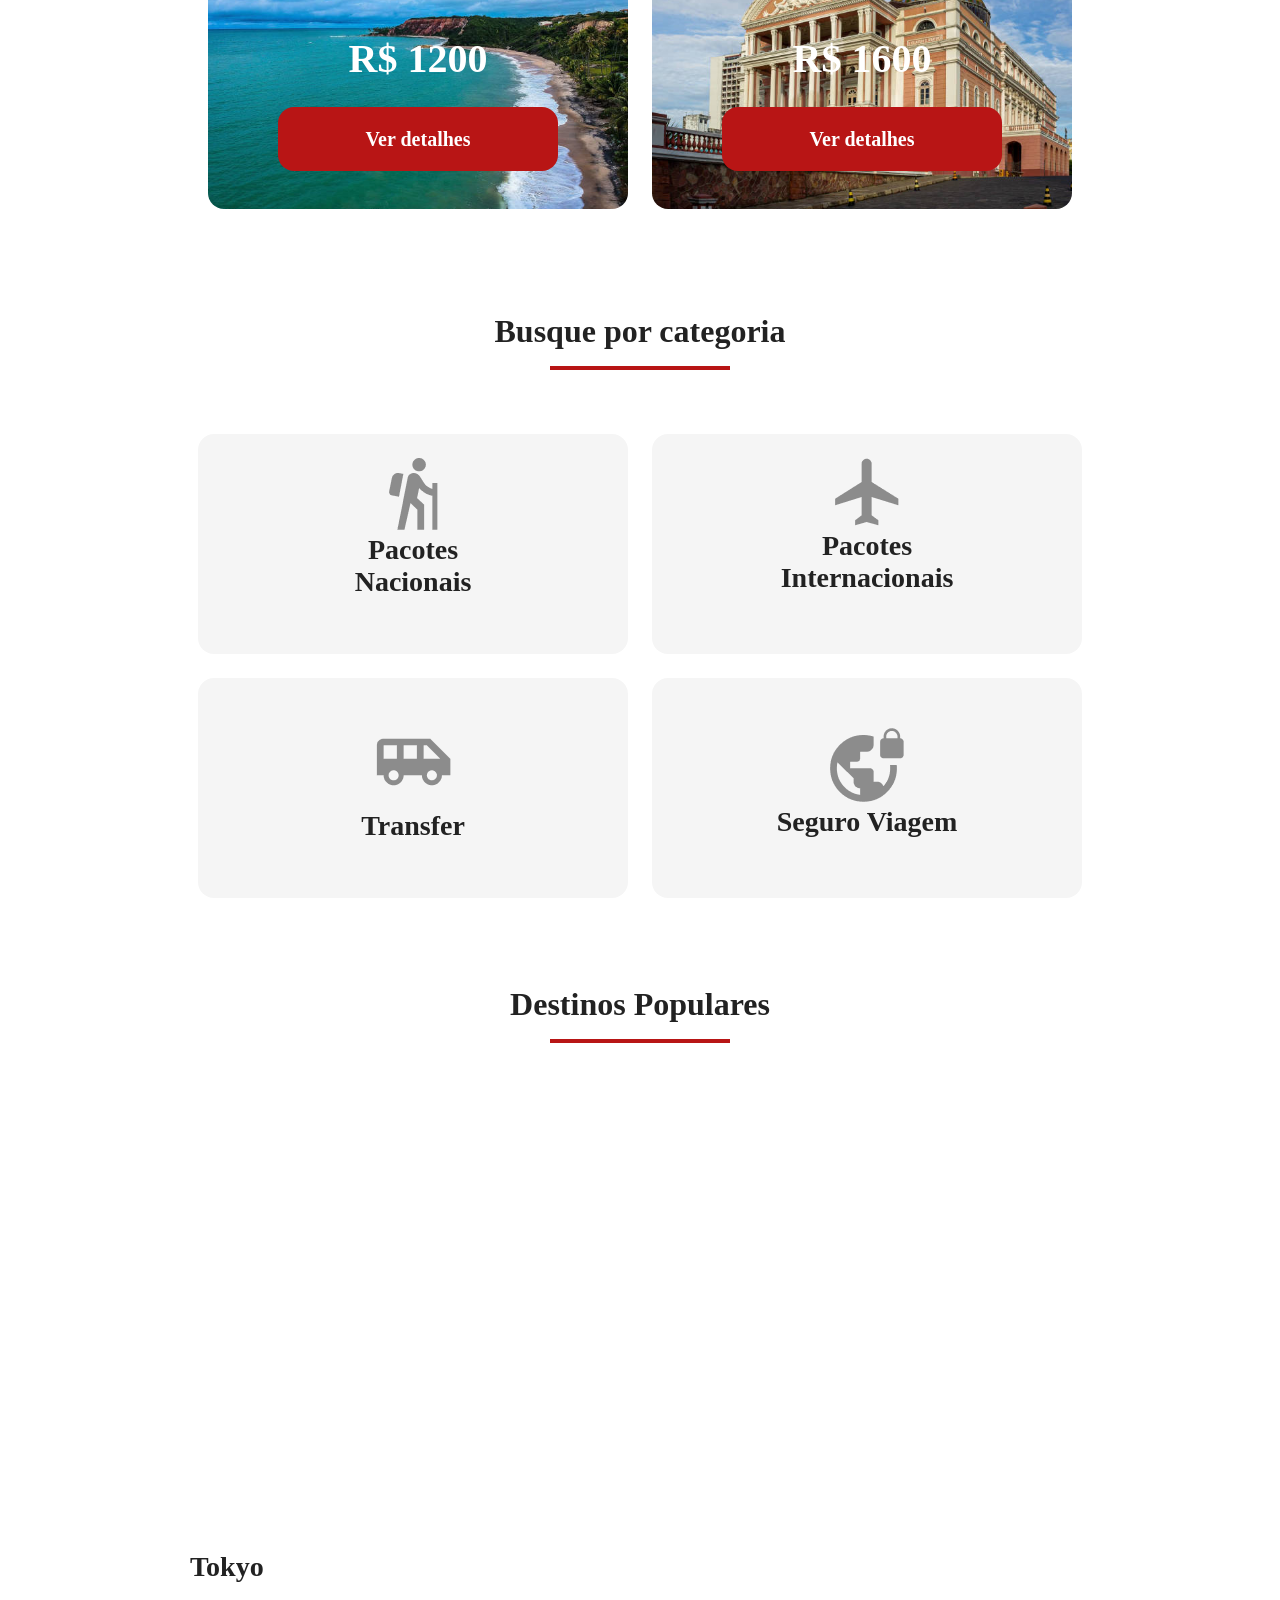
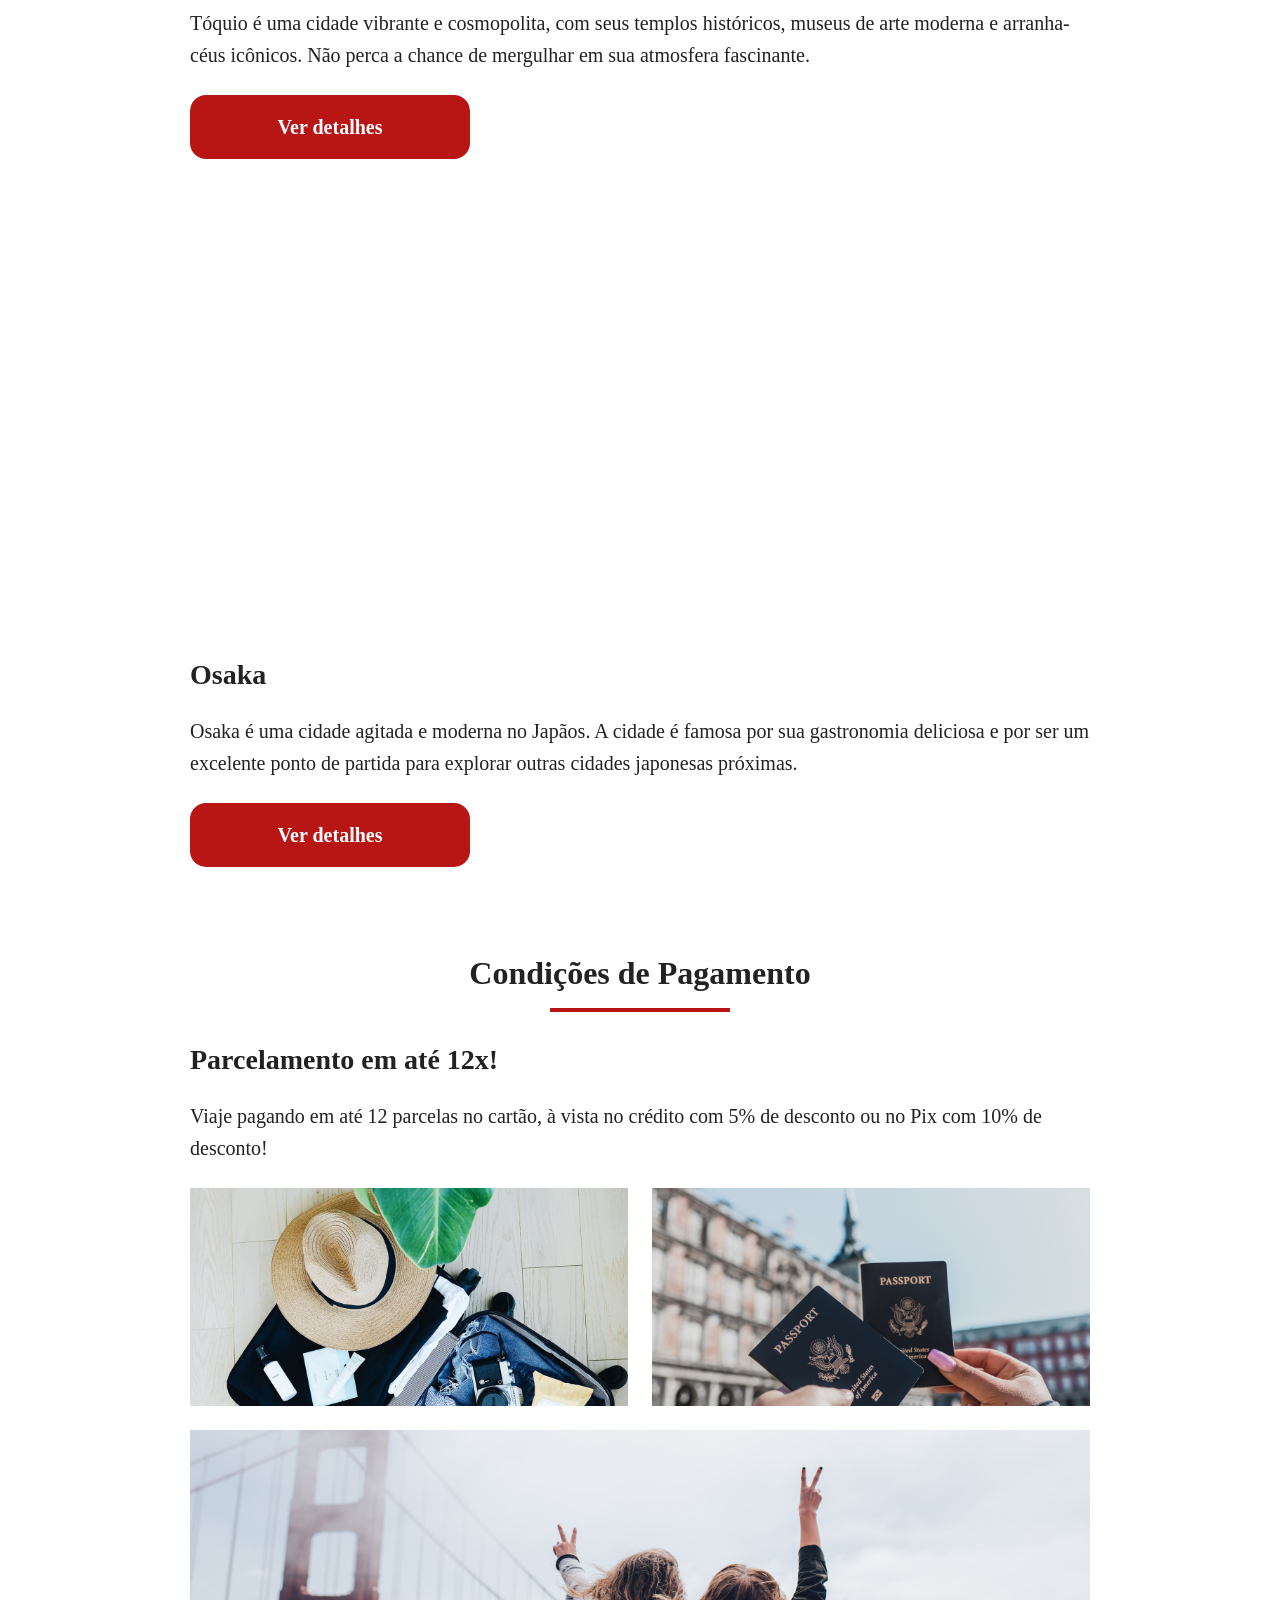
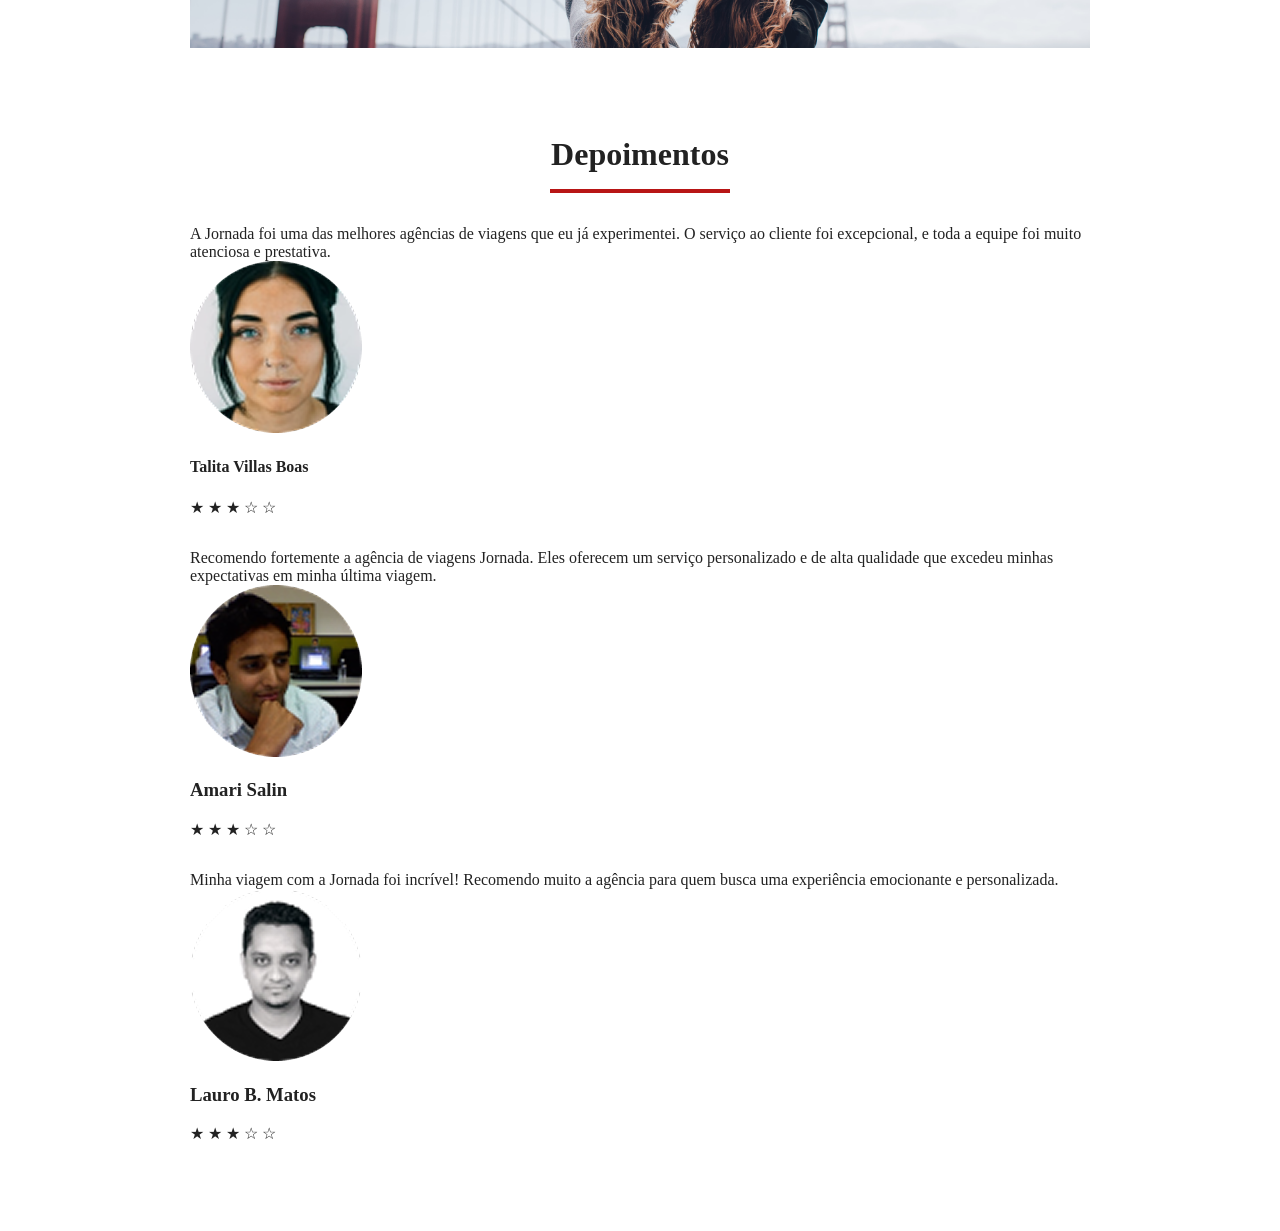
==== commit 5d77e5cd: "Adicionado parte dos depoimentos" ====
--- a/Jornada-viagens/index.html
+++ b/Jornada-viagens/index.html
@@ -165,5 +165,86 @@
         </div>
       </div>
     </section>
+     <section class="testimonials">
+      <div class="section-title">
+        <h2>Depoimentos</h2>
+        <hr />
+      </div>
+      <div class="testimonial-container">
+        <article>
+          <header> 
+            <p>
+              A Jornada foi uma das melhores agências de viagens que eu já
+              experimentei. O serviço ao cliente foi excepcional, e toda a
+              equipe foi muito atenciosa e prestativa.
+            </p>
+          </header>
+          <footer>
+            <img src="img/avatar-talita.png" alt="imagem de perfil da cliente Talita Villas Boas">
+            <div class="profile-content">
+              <h4>Talita Villas Boas</h4>
+              <div class="rating">
+                <span class="star">★</span>
+                <span class="star">★</span>
+                <span class="star">★</span>
+                <span class="star">☆</span>
+                <span class="star">☆</span>
+              </div>
+            </div>
+          </footer>
+        </article>
+        <article>
+          <header>
+             <p>
+              Recomendo fortemente a agência de viagens Jornada. Eles oferecem
+              um serviço personalizado e de alta qualidade que excedeu minhas
+              expectativas em minha última viagem.
+            </p>
+          </header>
+          <footer>
+             <img
+              src="img/avatar-amari.png"
+              alt="imagem de perfil do cliente Amari Salin"
+            />
+            <div class="profile-content">
+              <h3>Amari Salin</h3>
+              <div class="rating">
+                <span class="star">★</span>
+                <span class="star">★</span>
+                <span class="star">★</span>
+                <span class="star">☆</span>
+                <span class="star">☆</span>
+              </div>
+            </div>
+          </footer>
+          </article>
+          <article>
+          <header>
+             <p>
+              Minha viagem com a Jornada foi incrível! Recomendo muito a agência
+              para quem busca uma experiência emocionante e personalizada.
+            </p>
+          </header>
+          <footer>
+             <img
+              src="img/avatar-lauro.png"
+              alt="imagem de perfil do cliente Lauro B. Matos"
+            />
+            <div class="profile-content">
+              <h3>Lauro B. Matos</h3>
+              <div class="rating">
+                <span class="star">★</span>
+                <span class="star">★</span>
+                <span class="star">★</span>
+                <span class="star">☆</span>
+                <span class="star">☆</span>
+              </div>
+            </div>
+          </footer>
+        </article>
+        </div>
+      </section>
+            
+          </header>
   </body>
 </html>
--- a/Jornada-viagens/css/style.css
+++ b/Jornada-viagens/css/style.css
@@ -4,4 +4,5 @@
 @import url(offers.css);
 @import url(categories.css);
 @import url(destinations.css);
-@import url(payments.css);+@import url(payments.css);
+@import url(testimonials.css);
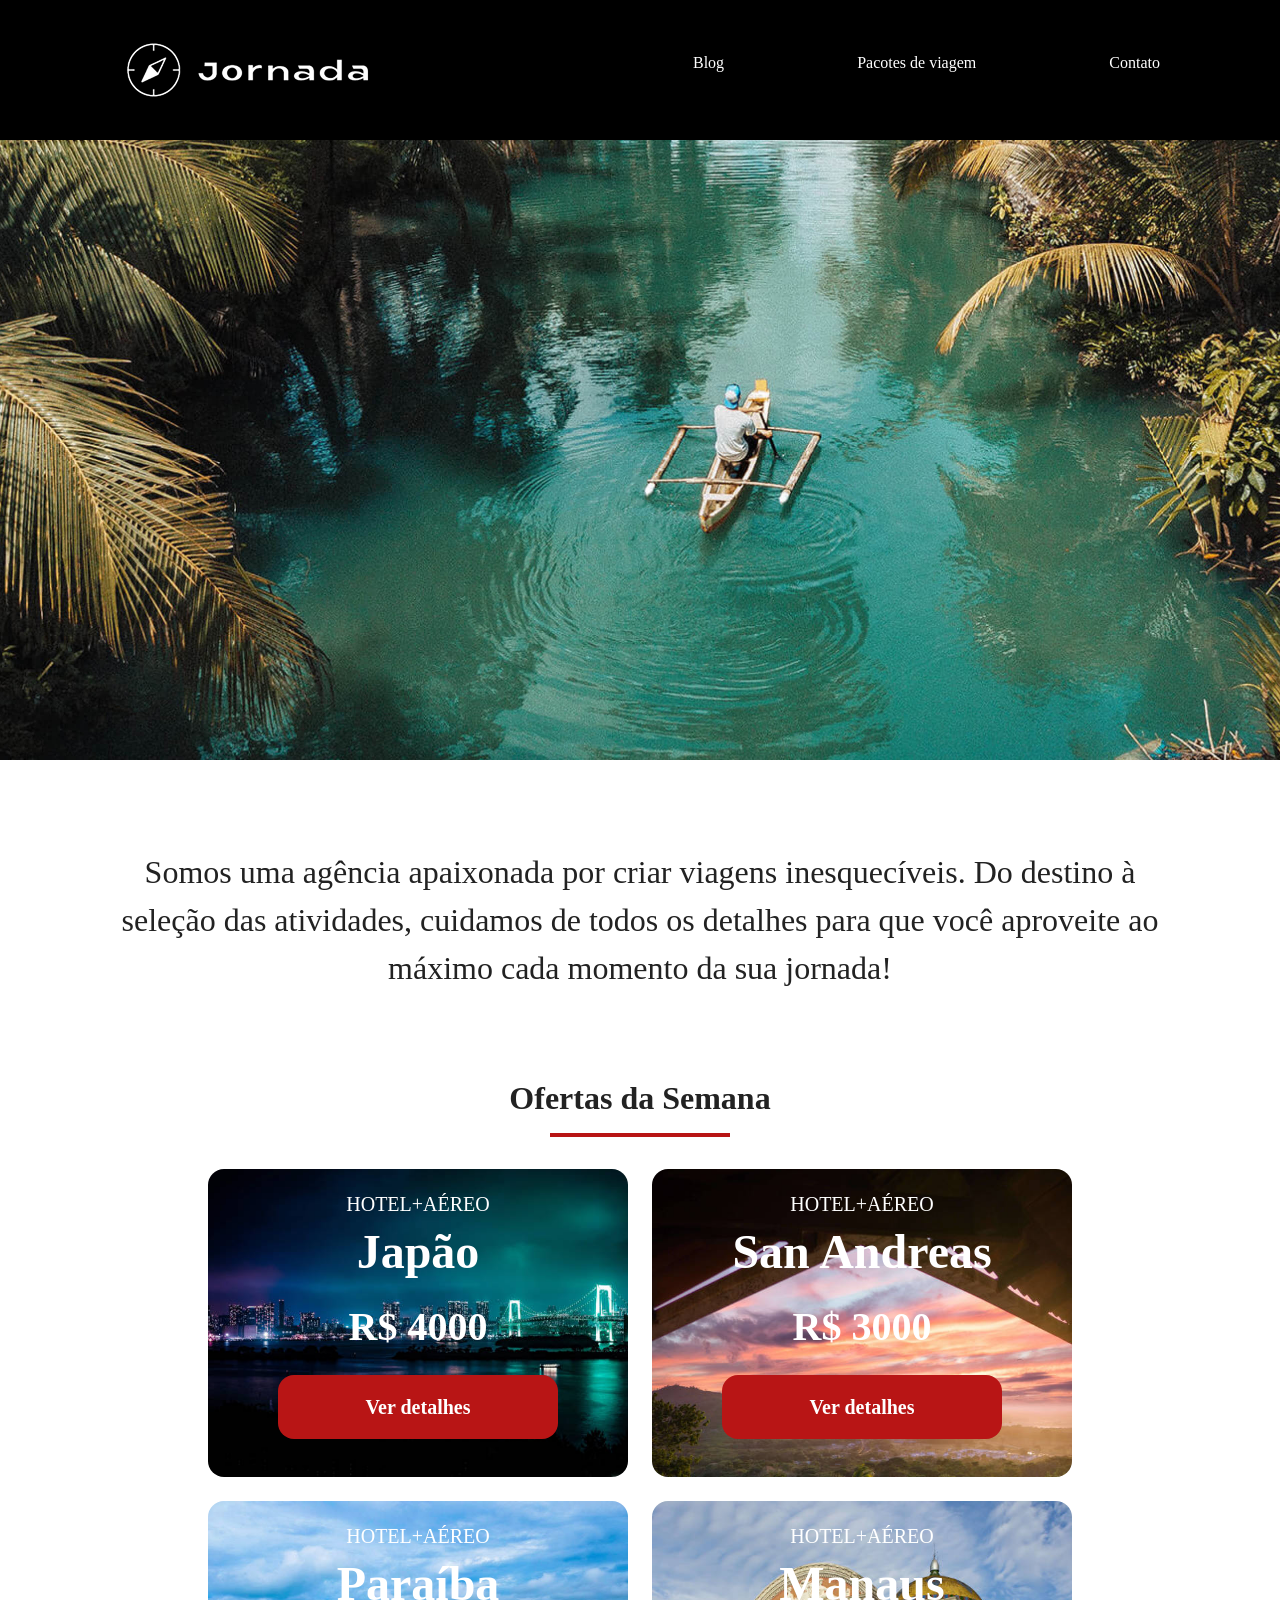
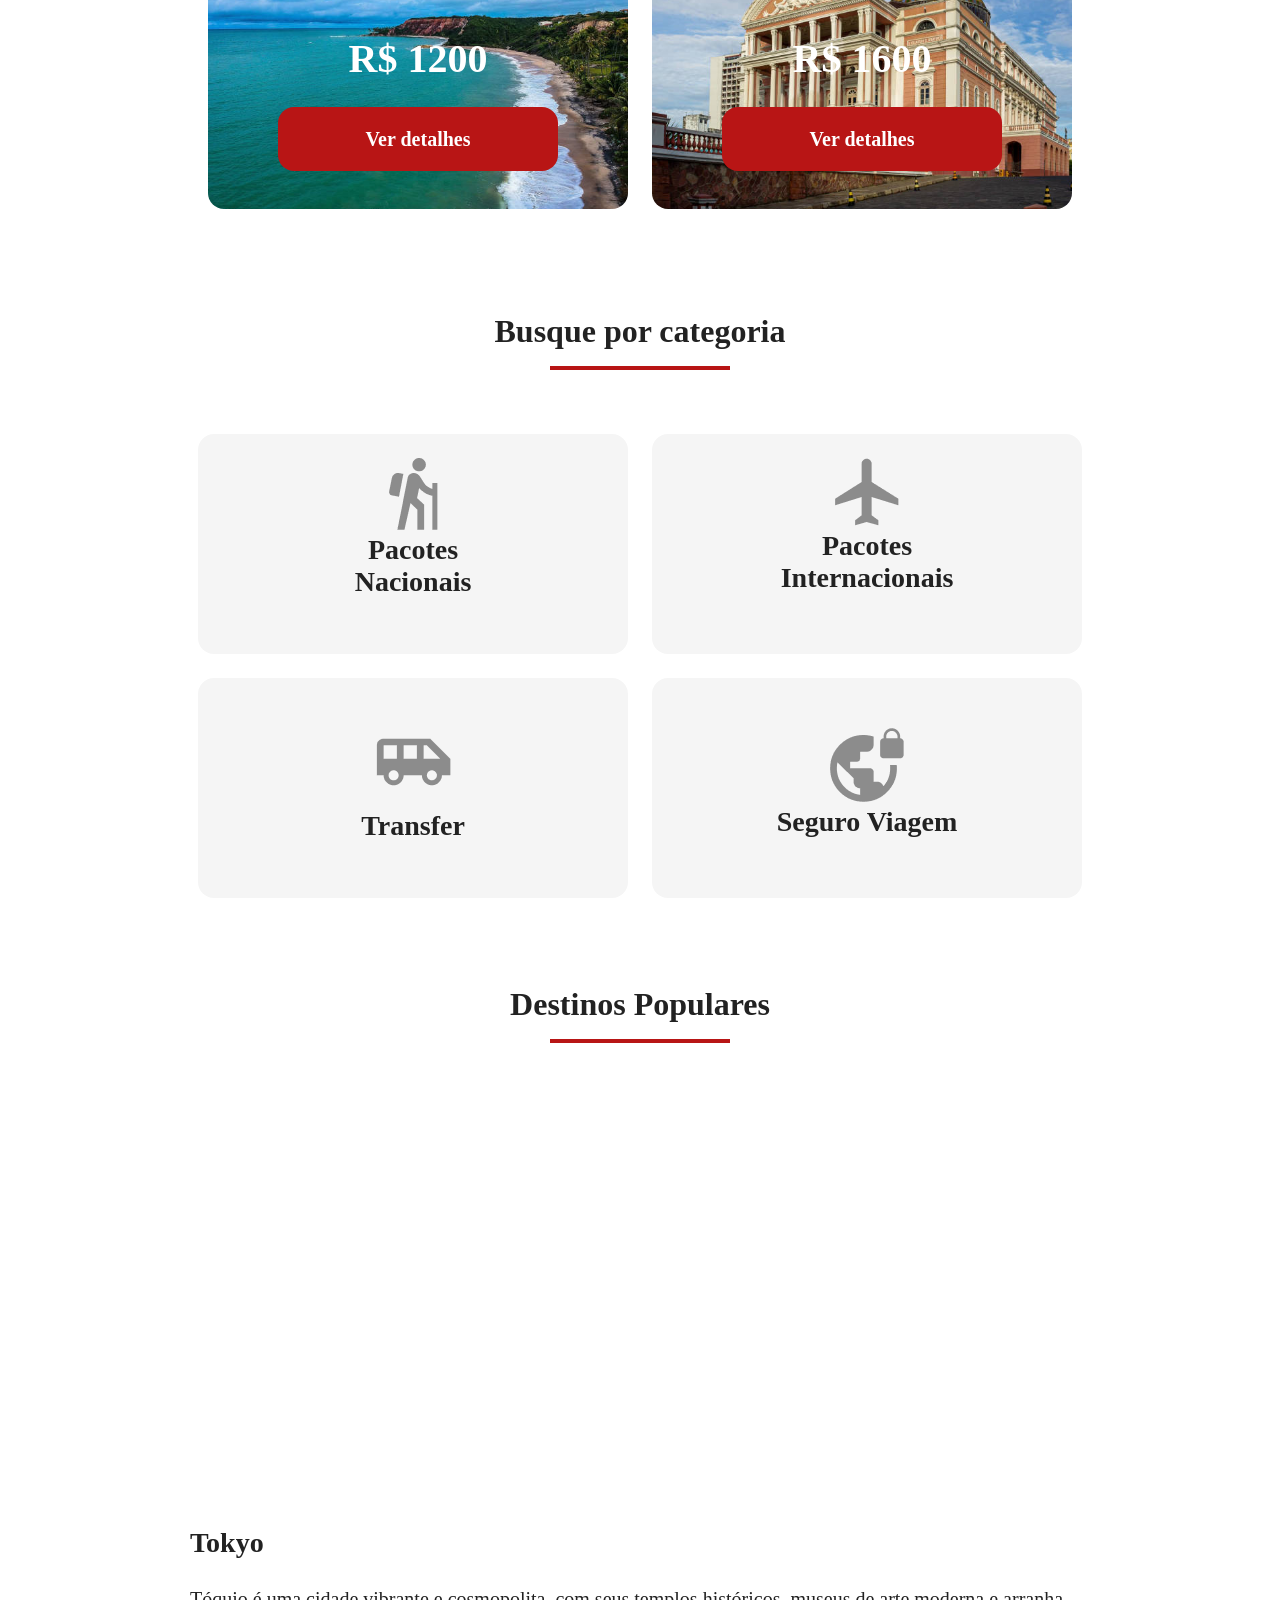
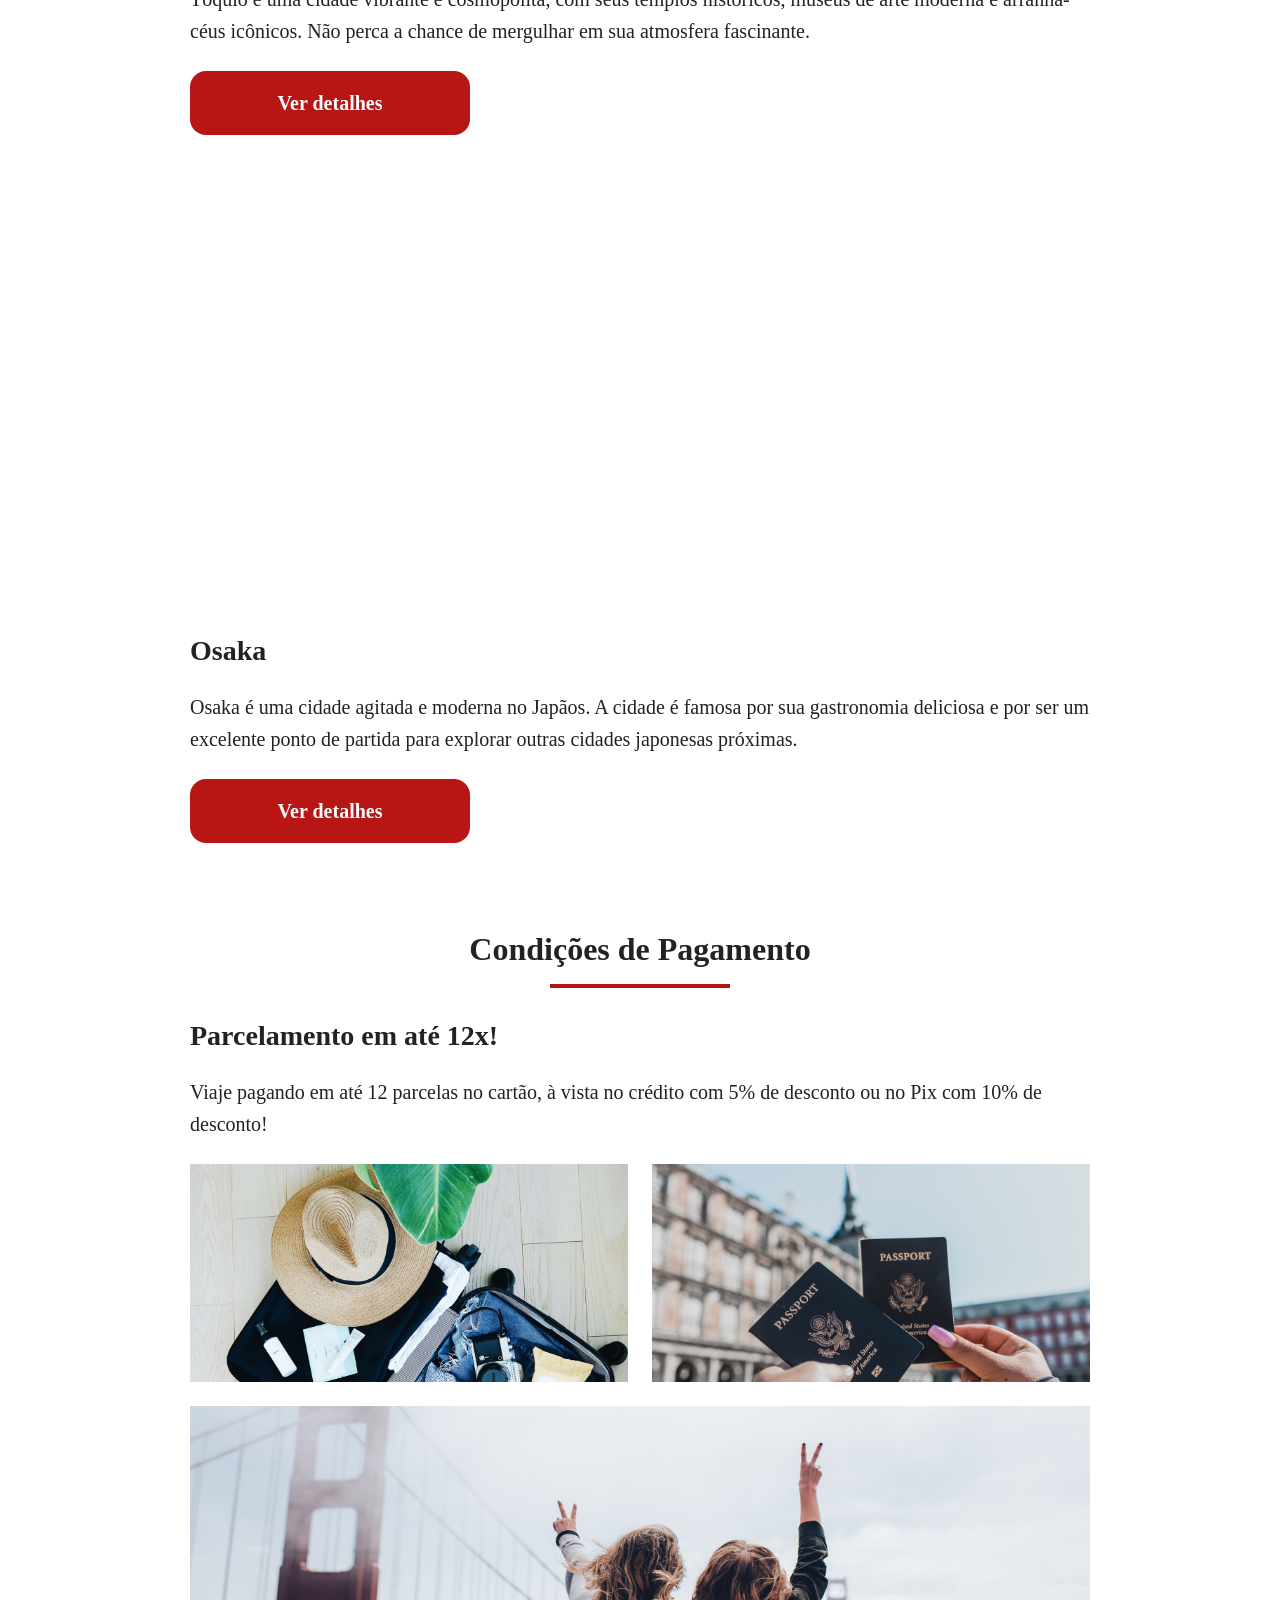
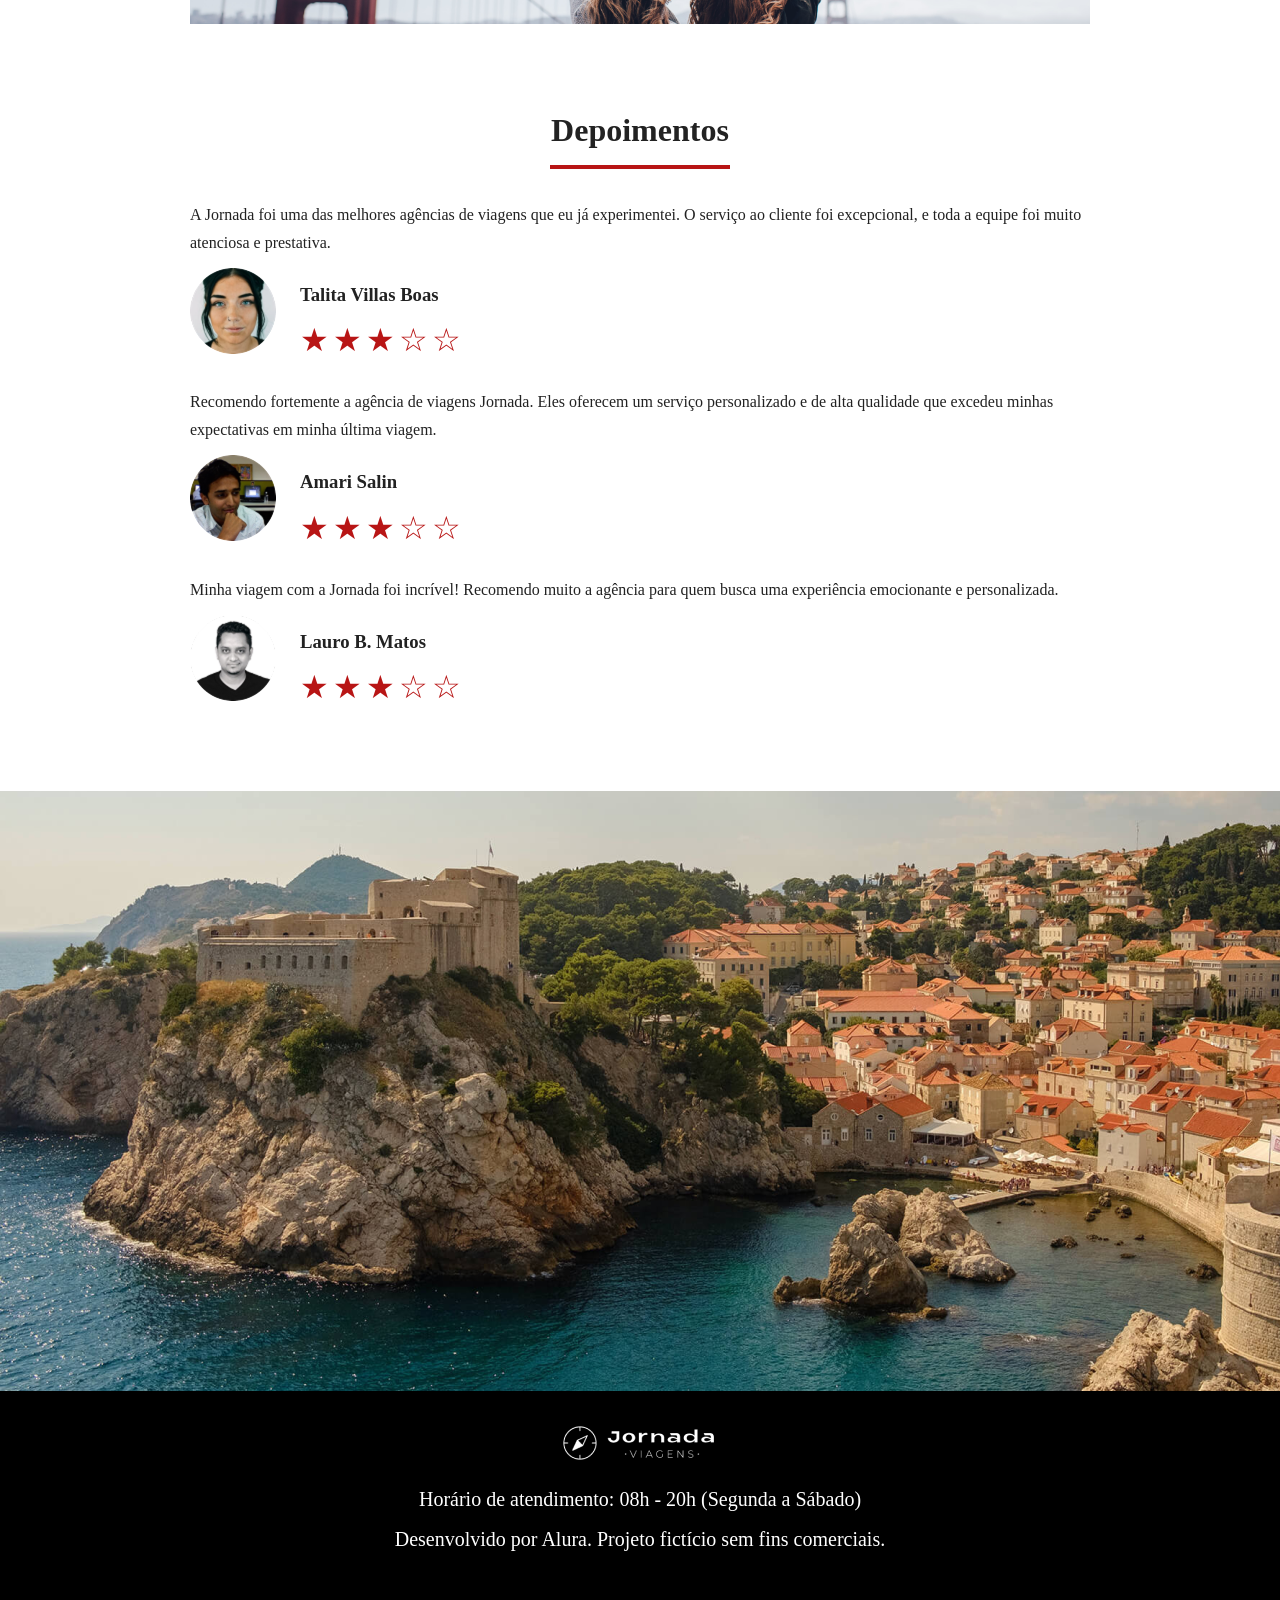
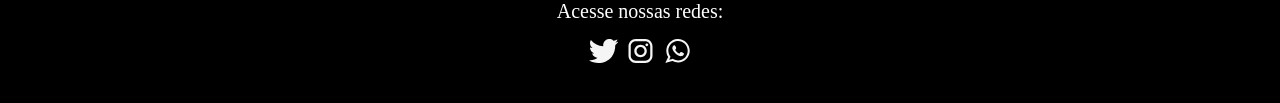
==== commit c4bdece7: "Adciona melhorias de acessibilidade" ====
--- a/Jornada-viagens/index.html
+++ b/Jornada-viagens/index.html
@@ -117,7 +117,7 @@
         <article class="item tokyo">
           <header>
             <div class="img-item"></div>
-            <h4 class="content-title">Tokyo</h4>
+            <h3 class="content-title">Tokyo</h3>
           </header>
           <p class="content-text">
             Tóquio é uma cidade vibrante e cosmopolita, com seus templos
@@ -182,7 +182,7 @@
           <footer>
             <img src="img/avatar-talita.png" alt="imagem de perfil da cliente Talita Villas Boas">
             <div class="profile-content">
-              <h4>Talita Villas Boas</h4>
+              <h3>Talita Villas Boas</h3>
               <div class="rating">
                 <span class="star">★</span>
                 <span class="star">★</span>
@@ -244,7 +244,24 @@
         </article>
         </div>
       </section>
-            
-          </header>
+        <section class="bottom-hero">
+      <div class="hero-img"></div>
+    </section>
+    <footer class="main-footer">
+      <div class="footer-content">
+        <img src="img/logo-footer.png" alt="logo completo Jornada Viagens" />
+        <p>Horário de atendimento: 08h - 20h (Segunda a Sábado)</p>
+        <p>Desenvolvido por Alura. Projeto fictício sem fins comerciais.</p>
+      </div>
+      <div class="footer-social">
+        <p>Acesse nossas redes:</p>
+        <a href="#" target="_blank" title="Acesse o Twitter do Jornada Viagens">
+          <img src="img/icone-twitter.svg" alt="icone do Twitter na cor branca"></a>
+        <a href="#" target="_blank" title="Acesse o Instagram do Jornada Viagens">
+          <img src="img/icone-instagram.svg" alt="icone do Instagram na cor branca"/></a>
+        <a href="#" target="_blank" title="Entre em contato através do whatsapp">
+          <img src="img/icone-whatsapp.svg" alt="icone do whatsapp na cor branca"/></a>
+      </div>
+    </footer> 
   </body>
 </html>
--- a/Jornada-viagens/css/style.css
+++ b/Jornada-viagens/css/style.css
@@ -5,4 +5,5 @@
 @import url(categories.css);
 @import url(destinations.css);
 @import url(payments.css);
-@import url(testimonials.css);+@import url(testimonials.css);
+@import url(footer.css);
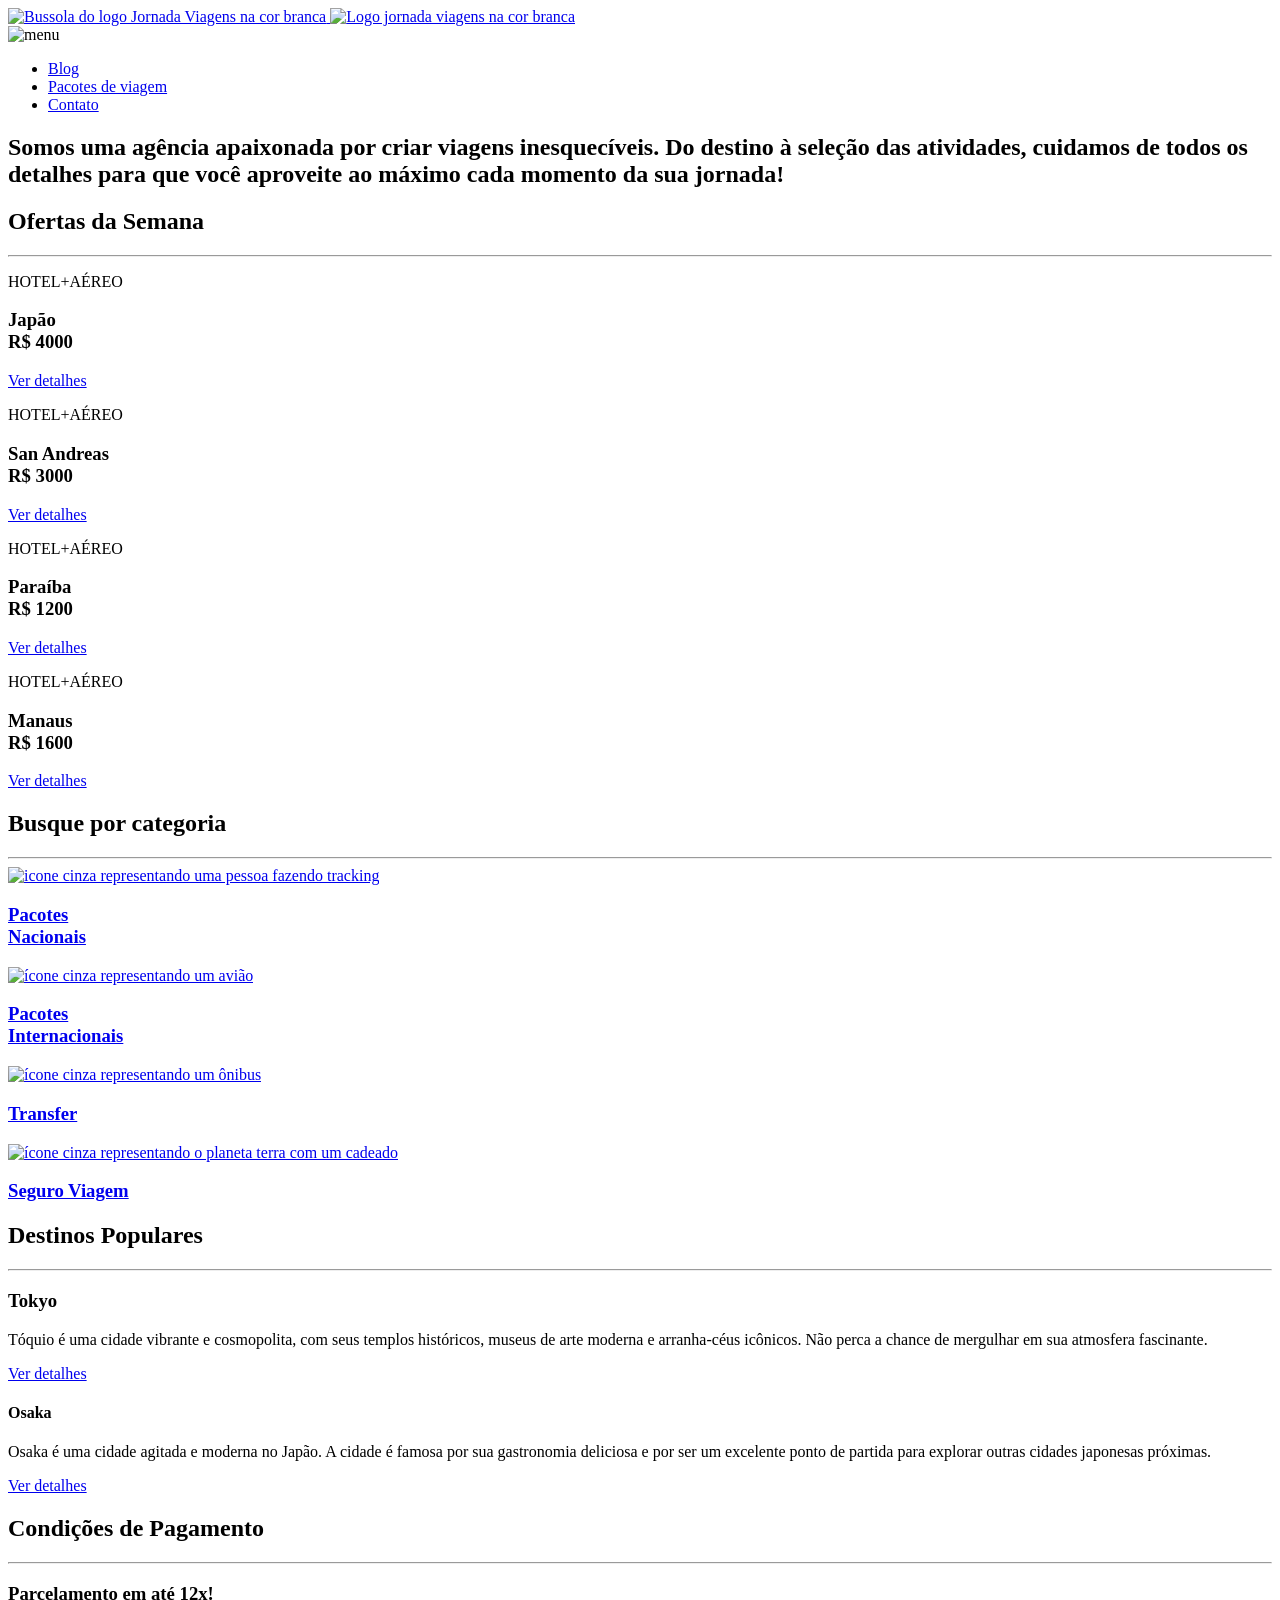
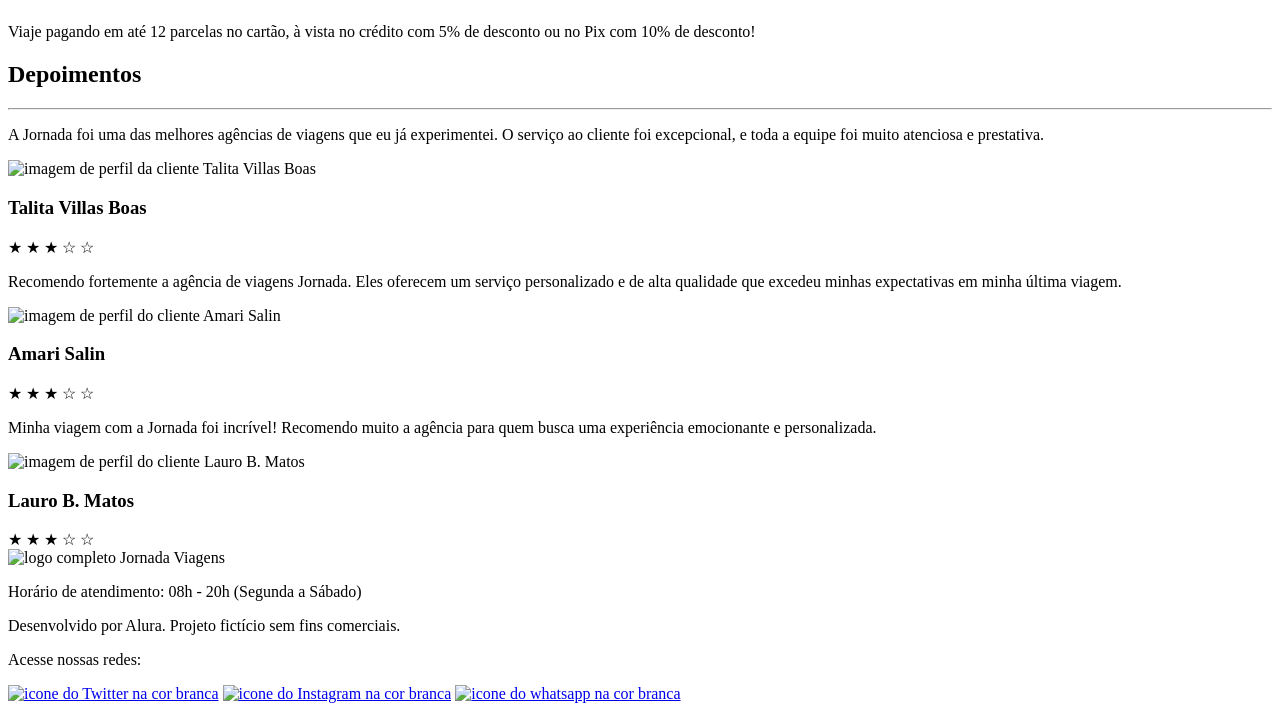
==== commit 09f3ef98: "Finalizando as melhorias com seo e acessibilidade" ====
--- a/Jornada-viagens/index.html
+++ b/Jornada-viagens/index.html
@@ -3,6 +3,12 @@
   <head>
     <meta charset="UTF-8" />
     <meta name="viewport" content="width=device-width, initial-scale=1.0" />
+    <meta name="description" content="Jornada Viagens,uma agência apaixonada por criar viagens inesquecíveis" />
+    <meta name="og:title" content="Jornada Viagens" />
+    <meta name="og:image" content="https://juniormoraes722.github.io/jornada-viagens/img/logo-footer.png" />
+    <meta name="og:type" content="website" />
+    <meta name="og:url" content="https://juniormoraes722.github.io/jornada-viagens" />
+    <link rel="icon" href="./favico.svg" type="image/svg+xml" />
     <link rel="stylesheet" href="./css/style.css" />
     <title>Jornada Viagens</title>
   </head>
@@ -26,6 +32,7 @@
       </nav>
       </div>
     </header>
+    <main>
     <section class="hero">
       <div class="hero-img"></div>
       <h2>Somos uma agência apaixonada por criar viagens inesquecíveis. Do destino à seleção das atividades, cuidamos de todos os detalhes para que você aproveite ao máximo cada momento da sua jornada!
@@ -40,10 +47,7 @@
          <article class="card japao">
           <header>
             <p>HOTEL+AÉREO</p>
-            <h3>
-              Japão <br />
-              <span>R$ 4000</span>
-            </h3>
+            <h3>Japão <br /> <span>R$ 4000</span></h3>
           </header>
           <footer>
             <a href="#" class="button">Ver detalhes</a>
@@ -52,10 +56,7 @@
          <article class="card san-andreas">
           <header>
             <p>HOTEL+AÉREO</p>
-            <h3>
-              San Andreas <br />
-              <span>R$ 3000</span>
-            </h3>
+            <h3>San Andreas <br /><span>R$ 3000</span></h3>
           </header>
           <footer>
             <a href="#" class="button">Ver detalhes</a>
@@ -64,10 +65,7 @@
         <article class="card paraiba">
           <header>
             <p>HOTEL+AÉREO</p>
-            <h3>
-              Paraíba <br />
-              <span>R$ 1200</span>
-            </h3>
+            <h3>Paraíba <br /><span>R$ 1200</span></h3>
           </header>
           <footer>
             <a href="#" class="button">Ver detalhes</a>
@@ -76,10 +74,7 @@
         <article class="card manaus">
           <header>
             <p>HOTEL+AÉREO</p>
-            <h3>
-              Manaus <br />
-              <span>R$ 1600</span>
-            </h3>
+            <h3>Manaus <br /><span>R$ 1600</span></h3>
           </header>
           <footer>
             <a href="#" class="button">Ver detalhes</a>
@@ -96,7 +91,6 @@
         <a class="card" href="#" target="_blank" title="Busque pela categoria Pacotes Nacionais">
           <img src="img/icone-caminhada.png" alt="icone cinza representando uma pessoa fazendo tracking"/>
           <h3 class="content-title"> Pacotes<br />Nacionais</h3></a>
-
         <a class="card" href="#" target="_blank" title="Busque pela categoria Pacotes Internacionais">
           <img src="img/icone-aviao.png" alt="ícone cinza representando um avião"/>
           <h3 class="content-title">Pacotes<br />Internacionais</h3></a>
@@ -119,11 +113,8 @@
             <div class="img-item"></div>
             <h3 class="content-title">Tokyo</h3>
           </header>
-          <p class="content-text">
-            Tóquio é uma cidade vibrante e cosmopolita, com seus templos
-            históricos, museus de arte moderna e arranha-céus icônicos. Não
-            perca a chance de mergulhar em sua atmosfera fascinante.
-          </p>
+          <p class="content-text">Tóquio é uma cidade vibrante e cosmopolita, com seus templos históricos, museus de arte moderna e arranha-céus icônicos. Não
+            perca a chance de mergulhar em sua atmosfera fascinante.</p>
           <footer>
             <a href="#" class="button" target="_blank" title="Veja mais detalhes do destino Tokyo">Ver detalhes</a>
           </footer>
@@ -133,11 +124,7 @@
             <div class="img-item"></div>
             <h4 class="content-title">Osaka</h4>
           </header>
-          <p class="content-text">
-            Osaka é uma cidade agitada e moderna no Japãos. A cidade é famosa
-            por sua gastronomia deliciosa e por ser um excelente ponto de
-            partida para explorar outras cidades japonesas próximas.
-          </p>
+          <p class="content-text">Osaka é uma cidade agitada e moderna no Japão. A cidade é famosa por sua gastronomia deliciosa e por ser um excelente ponto de partida para explorar outras cidades japonesas próximas.</p>
           <footer>
             <a href="#" class="button" target="_blank" title="Veja mais detalhes do destino Osaka">Ver detalhes</a>
           </footer>
@@ -153,10 +140,7 @@
       <div class="content-container">
         <div class="text-content">
           <h3 class="content-title">Parcelamento em até 12x!</h3>
-          <p class="content-text">
-            Viaje pagando em até 12 parcelas no cartão, à vista no crédito com
-            5% de desconto ou no Pix com 10% de desconto!
-          </p>
+          <p class="content-text">Viaje pagando em até 12 parcelas no cartão, à vista no crédito com 5% de desconto ou no Pix com 10% de desconto!</p>
         </div>
         <div class="image-gallery">
           <div class="image first"></div>
@@ -173,11 +157,7 @@
       <div class="testimonial-container">
         <article>
           <header> 
-            <p>
-              A Jornada foi uma das melhores agências de viagens que eu já
-              experimentei. O serviço ao cliente foi excepcional, e toda a
-              equipe foi muito atenciosa e prestativa.
-            </p>
+            <p>A Jornada foi uma das melhores agências de viagens que eu já experimentei. O serviço ao cliente foi excepcional, e toda a equipe foi muito atenciosa e prestativa.</p>
           </header>
           <footer>
             <img src="img/avatar-talita.png" alt="imagem de perfil da cliente Talita Villas Boas">
@@ -195,17 +175,10 @@
         </article>
         <article>
           <header>
-             <p>
-              Recomendo fortemente a agência de viagens Jornada. Eles oferecem
-              um serviço personalizado e de alta qualidade que excedeu minhas
-              expectativas em minha última viagem.
-            </p>
-          </header>
-          <footer>
-             <img
-              src="img/avatar-amari.png"
-              alt="imagem de perfil do cliente Amari Salin"
-            />
+             <p>Recomendo fortemente a agência de viagens Jornada. Eles oferecem um serviço personalizado e de alta qualidade que excedeu minhas expectativas em minha última viagem.</p>
+          </header>
+          <footer>
+             <img src="img/avatar-amari.png" alt="imagem de perfil do cliente Amari Salin" />
             <div class="profile-content">
               <h3>Amari Salin</h3>
               <div class="rating">
@@ -220,16 +193,10 @@
           </article>
           <article>
           <header>
-             <p>
-              Minha viagem com a Jornada foi incrível! Recomendo muito a agência
-              para quem busca uma experiência emocionante e personalizada.
-            </p>
-          </header>
-          <footer>
-             <img
-              src="img/avatar-lauro.png"
-              alt="imagem de perfil do cliente Lauro B. Matos"
-            />
+             <p>Minha viagem com a Jornada foi incrível! Recomendo muito a agência para quem busca uma experiência emocionante e personalizada.</p>
+          </header>
+          <footer>
+             <img src="img/avatar-lauro.png" alt="imagem de perfil do cliente Lauro B. Matos" />
             <div class="profile-content">
               <h3>Lauro B. Matos</h3>
               <div class="rating">
@@ -247,6 +214,7 @@
         <section class="bottom-hero">
       <div class="hero-img"></div>
     </section>
+    </main>
     <footer class="main-footer">
       <div class="footer-content">
         <img src="img/logo-footer.png" alt="logo completo Jornada Viagens" />
